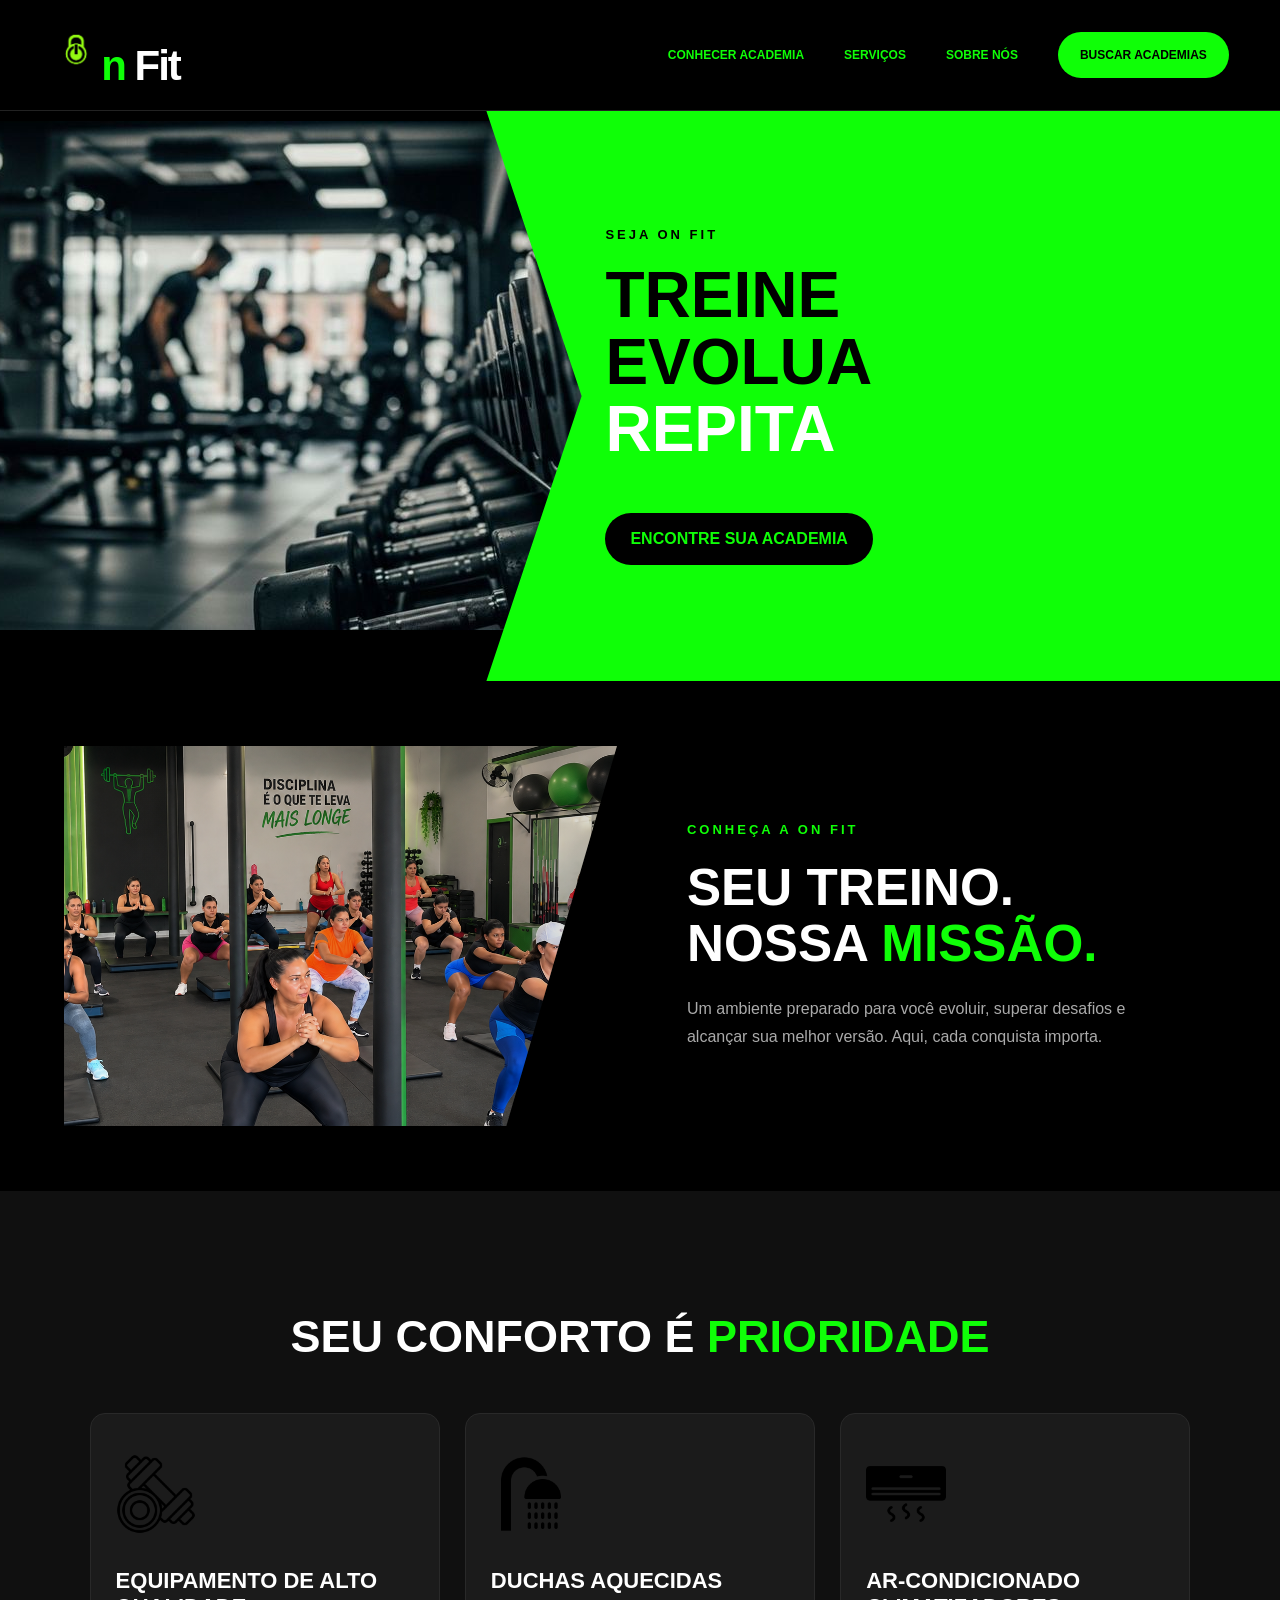
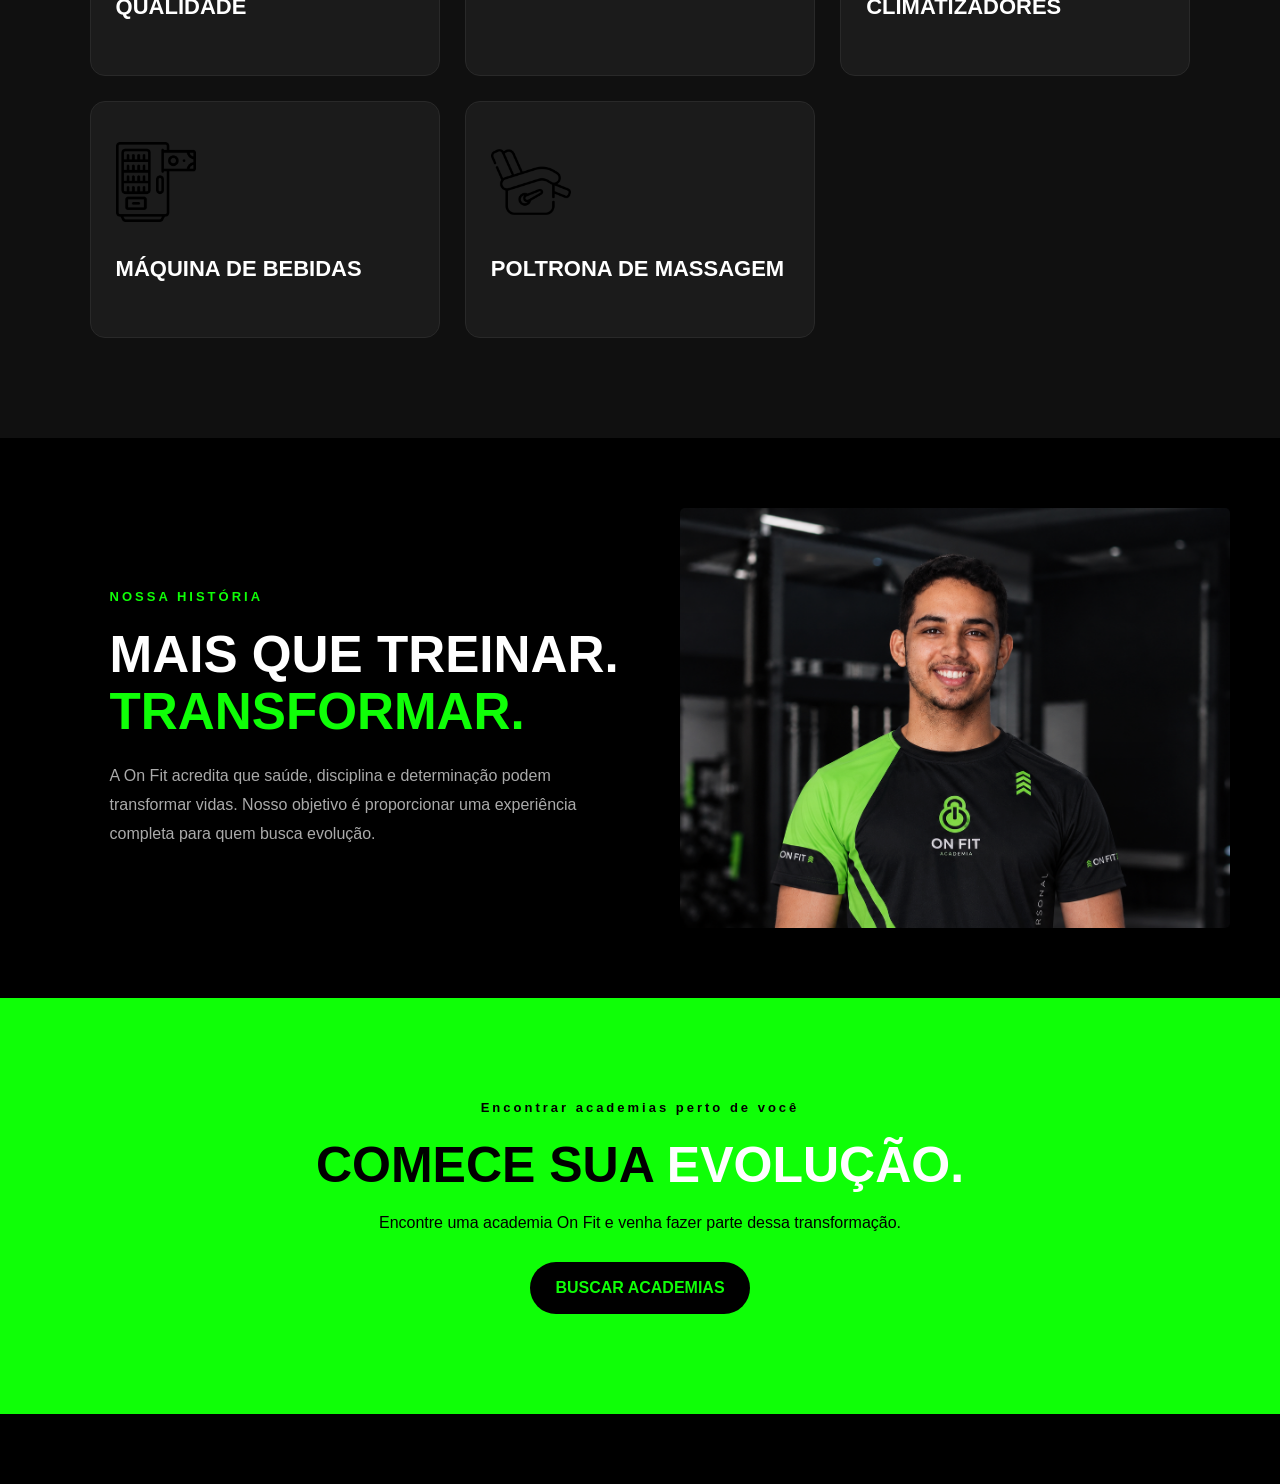
==== index.html @ b3334961 "ON fit atualizado" ====
<!DOCTYPE html>
<html lang="pt-BR">
<head>
    <meta charset="UTF-8">
    <meta name="viewport" content="width=device-width, initial-scale=1.0">
    <title>On Fit | Sua melhor versão</title>
    <link rel="stylesheet" href="style.css">
</head>
<body>

    <!-- MENU PRINCIPAL -->
    <header class="header">
        <a href="#inicio" class="logo"><img id="ON" src="./imagens/icone.png" alt="">n <span>Fit</span></a>

        <nav class="menu" id="menu">
            <a href="#academia">CONHECER ACADEMIA</a>
            <a href="#servicos">SERVIÇOS</a>
            <a href="#sobre">SOBRE NÓS</a>
            <a href="#academias" class="botao-menu">BUSCAR ACADEMIAS</a>
        </nav>

        <button class="menu-mobile" id="menu-mobile">
            ☰
        </button>
    </header>

    <!-- INÍCIO -->
    <main>
        <section class="hero" id="inicio">

            <div class="hero-logo">
                <div class="simbolo"><img src="./imagens/1.jpg" alt=""></div>
                <h1></h1>
                <p></p>
            </div>

            <div class="hero-conteudo">
                <span>SEJA ON FIT</span>
                <h2>TREINE<br>EVOLUA<br><strong>REPITA</strong></h2>
                <p>
            
        
                </p>
                <a href="#academias" class="botao">ENCONTRE SUA ACADEMIA</a>
            </div>

        </section>

        <!-- ACADEMIA -->
        <section class="academia" id="academia">
            <div class="imagem-academia"></div>

            <div class="texto-academia">
                <span>CONHEÇA A ON FIT</span>
                <h2>SEU TREINO.<br>NOSSA <strong>MISSÃO.</strong></h2>
                <p>
                    Um ambiente preparado para você evoluir,
                    superar desafios e alcançar sua melhor versão.
                    Aqui, cada conquista importa.
                </p>
            </div>
        </section>

        <!-- SERVIÇOS -->
        <section class="servicos" id="servicos">
            <span></span>
            <h2>SEU CONFORTO É <strong>PRIORIDADE</strong></h2>

            <div class="cards">
                <article class="card">
                    <div class="card-icon"><img src="./imagens/halteres.png" alt="" class="icone"></div>
                    
                    <h3>EQUIPAMENTO DE ALTO QUALIDADE</h3>
                    <p></p>
                </article>

                <article class="card">
                    <div class="card-icon"><img src="./imagens/chuveiro.png" alt="" class="icone"></div>
                    <h3>DUCHAS  AQUECIDAS</h3>
                    <p></p>
                </article>

                <article class="card">
                    <div class="card-icon"><img src="./imagens/ar-condicionado.png" alt="" class="icone"></div>
                    <h3>AR-CONDICIONADO CLIMATIZADORES</h3>
                    <p></p>
                </article>
                <article class="card">
                    <div class="card-icon"><img src="./imagens/maquina-de-vendas.png" alt="" class="icone"></div>
                    <h3>MÁQUINA DE BEBIDAS</h3>
                    <p></p>
                </article>
                <article class="card">
                    <div class="card-icon"><img src="./imagens/poltrona.png" alt="" class="icone"></div>
                    <h3>POLTRONA DE MASSAGEM</h3>
                    <p></p>
                </article>

            </div>
        </section>

        <!-- SOBRE NÓS -->
        <section class="sobre" id="sobre">
            <div class="sobre-texto">
                <span>NOSSA HISTÓRIA</span>
                <h2>MAIS QUE TREINAR.<br><strong>TRANSFORMAR.</strong></h2>
                <p>
                    A On Fit acredita que saúde, disciplina e
                    determinação podem transformar vidas.
                    Nosso objetivo é proporcionar uma experiência
                    completa para quem busca evolução.
                </p>
            </div>

            <div class="imagem-professor"></div>
        </section>

        <!-- ACADEMIAS -->
        <section class="academias" id="academias">
            <span>Encontrar academias perto de você</span>
            <h2>COMECE SUA <strong>EVOLUÇÃO.</strong></h2>
            <p>Encontre uma academia On Fit e venha fazer parte dessa transformação.</p>
            <a href="https://www.google.com/maps" target="_blank" class="botao">
                BUSCAR ACADEMIAS
            </a>
        </section>

    </main>

    <footer>
    <script src="script.js"></script>
</body>
</html>
---- style.css ----
* {
    margin: 0;
    padding: 0;
    box-sizing: border-box;
    scroll-behavior: smooth;
}

:root {
    --verde: #0fff07;
    --preto: #000000;
    --branco: #ffffff;
    --cinza: #6268623f;
}

body {
    background: var(--preto);
    color: var(--branco);
    font-family: Arial, Helvetica, sans-serif;
    overflow-x: hidden;
}

a {
    text-decoration: none;
    color: inherit;
}

/* MENU */
.header {
    width: 100%;
    min-height: 105px;
    padding: 20px 4%;
    display: flex;
    align-items: center;
    justify-content: space-between;
    background: #000;
    border-bottom: 1px solid #222;
    position: relative;
    z-index: 100;
}

.logo {
    width: 180px;
    color: var(--verde);
    font-size: 42px;
    font-weight: 900;
    letter-spacing: -2px;
}

.logo span {
    color: white;

}

#ON{
    height: 60px;
    width: 50px;
}

.menu {
    display: flex;
    align-items: center;
    gap: 40px;
}

.menu a {
    font-size: 12px;
    font-weight: bold;
    color: var(--verde);
    transition: 0.3s;
}

.menu a:hover {
    color: white;
}

.menu .botao-menu {
    background: var(--verde);
    color: black;
    padding: 16px 22px;
    border-radius: 30px;
}

.menu .botao-menu:hover {
    background: white;
    transform: scale(1.05);
}

.menu-mobile {
    display: none;
    color: var(--verde);
    background: transparent;
    border: none;
    font-size: 30px;
    cursor: pointer;
}

/* PRIMEIRA SEÇÃO */
.hero {
    min-height: 570px;
    display: grid;
    grid-template-columns: 38% 62%;
    overflow: hidden;
}

.hero-logo {
    background: #000;
    display: flex;
    flex-direction: column;
    justify-content: center;
    align-items: center;
    padding: 40px;
}

.simbolo {
    color: var(--verde);
    font-size: 190px;
    font-weight: bold;
    border: 12px solid var(--verde);
    border-radius: 50%;
    width: 230px;
    height: 230px;
    display: flex;
    align-items: center;
    justify-content: center;
    margin-bottom: 30px;
}

.hero-logo h1 {
    color: var(--verde);
    font-size: 22px;
    text-align: center;
}

.hero-logo p {
    color: #aaa;
    margin-top: 12px;
    text-align: center;
}

.hero-conteudo {
    background: var(--verde);
    color: black;
    padding: 90px 9%;
    display: flex;
    flex-direction: column;
    justify-content: center;
    clip-path: polygon(0 0, 100% 0, 100% 100%, 0 100%, 12% 50%);
    padding-left: 15%;
}

.hero-conteudo span,
.academia span,
.servicos > span,
.sobre span,
.academias span {
    font-size: 13px;
    font-weight: bold;
    letter-spacing: 3px;
}

.hero-conteudo h2 {
    font-size: clamp(36px, 5vw, 65px);
    line-height: 1.05;
    margin: 20px 0;
}

.hero-conteudo h2 strong {
    color: white;
}

.hero-conteudo p {
    max-width: 420px;
    line-height: 1.7;
    margin-bottom: 30px;
}

.botao {
    display: inline-block;
    width: fit-content;
    padding: 17px 25px;
    background: black;
    color: var(--verde);
    font-weight: bold;
    border-radius: 30px;
    transition: 0.3s;
}

.botao:hover {
    background: white;
    color: black;
    transform: translateY(-4px);
}

/* CONHEÇA A ACADEMIA */
.academia {
    min-height: 470px;
    display: grid;
    grid-template-columns: 48% 52%;
    align-items: center;
    gap: 40px;
    padding: 65px 5%;
}

.imagem-academia {
    min-height: 380px;
    background:
        linear-gradient(90deg, transparent, rgba(0,0,0,.15)),
        url("./imagens/file_00000000d720820e8bd54fc62a908f3d.png")
        center/cover;
    clip-path: polygon(0 0, 100% 0, 80% 100%, 0 100%);
}

.texto-academia {
    padding: 30px;
}

.texto-academia span,
.sobre span {
    color: var(--verde);
}

.texto-academia h2,
.sobre h2 {
    font-size: clamp(32px, 4vw, 52px);
    margin: 22px 0;
    line-height: 1.1;
}

.texto-academia h2 strong,
.sobre h2 strong {
    color: var(--verde);
}

.texto-academia p,
.sobre p {
    color: #aaa;
    line-height: 1.8;
    max-width: 480px;
}

/* SERVIÇOS */
.servicos {
    padding: 100px 7%;
    text-align: center;
    background: #101010;
}

.servicos > span {
    color: var(--verde);
}

.servicos h2 {
    font-size: clamp(30px, 4vw, 45px);
    margin: 20px 0 50px;
}

.servicos h2 strong {
    color: var(--verde);
}

.cards {
    display: grid;
    grid-template-columns: repeat(3, 1fr);
    gap: 25px;
}

.card {
    padding: 40px 25px;
    background: #1b1b1b;
    border: 1px solid #292929;
    border-radius: 15px;
    text-align: left;
    transition: 0.3s;
}

.card:hover {
    border-color: var(--verde);
    transform: translateY(-10px);
}

.card-icon {
    font-size: 40px;
    font-weight: bold;
    color: var(--verde);
    margin-bottom: 25px;
}

.card h3 {
    margin-bottom: 15px;
    font-size: 22px;
}

.card p {
    color: #aaa;
    line-height: 1.7;
}

/* SOBRE NÓS */
.sobre {
    min-height: 500px;
    display: grid;
    grid-template-columns: 50% 50%;
    align-items: center;
    padding: 70px 7%;
    gap: 40px;
}

.sobre-texto {
    padding: 20px;
}

.imagem-professor {
    min-height: 420px;
    background:
        linear-gradient(0deg, rgba(0,0,0,.1), transparent),
        url("./imagens/file_000000006d48820eaef54ab796b55ec4.png")
        center/cover;
    border-radius: 5px;
}

/* BUSCA DE ACADEMIAS */
.academias {
    text-align: center;
    background: var(--verde);
    color: black;
    padding: 100px 20px;
}

.academias h2 {
    font-size: clamp(30px, 5vw, 50px);
    margin: 20px 0;
}

.academias h2 strong {
    color: white;
}

.academias p {
    margin-bottom: 30px;
}

.academias .botao {
    background: black;
    color: var(--verde);
}

/* RODAPÉ */
footer {
    padding: 35px 5%;
    background: #000;
    display: flex;
    align-items: center;
    justify-content: space-between;
    gap: 20px;
}

footer p {
    color: #777;
    font-size: 13px;
}

/* ANIMAÇÕES */
.reveal {
    opacity: 0;
    transform: translateY(35px);
    transition: opacity .8s ease, transform .8s ease;
}

.reveal.ativo {
    opacity: 1;
    transform: translateY(0);
}

/* CELULARES E TABLETS */
@media (max-width: 850px) {

    .header {
        min-height: 80px;
    }

    .logo {
        font-size: 34px;
    }

    .menu-mobile {
        display: block;
    }

    .menu {
        display: none;
        position: absolute;
        top: 80px;
        left: 0;
        width: 100%;
        background: #080808;
        flex-direction: column;
        padding: 30px;
        gap: 28px;
        border-top: 1px solid #222;
    }

    .menu.aberto {
        display: flex;
    }

    .hero {
        grid-template-columns: 1fr;
    }

    .hero-logo {
        min-height: 300px;
    }

    .simbolo {
        width: 145px;
        height: 145px;
        font-size: 110px;
        border-width: 8px;
    }

    .hero-conteudo {
        min-height: 400px;
        clip-path: none;
        padding: 60px 8%;
    }

    .academia,
    .sobre {
        grid-template-columns: 1fr;
    }

    .imagem-academia,
    .imagem-professor {
        min-height: 300px;
    }

    .cards {
        grid-template-columns: 1fr;
    }

    footer {
        flex-direction: column;
        text-align: center;
    }
}

@media (max-width: 480px) {
    .hero-conteudo h2 {
        font-size: 38px;
    }

    .academia,
    .sobre {
        padding: 40px 5%;
    }

    .servicos {
        padding: 65px 5%;
    }

    .texto-academia,
    .sobre-texto {
        padding: 10px;
    }

}
    .icone{
        width: 80px; 
        ;
    }
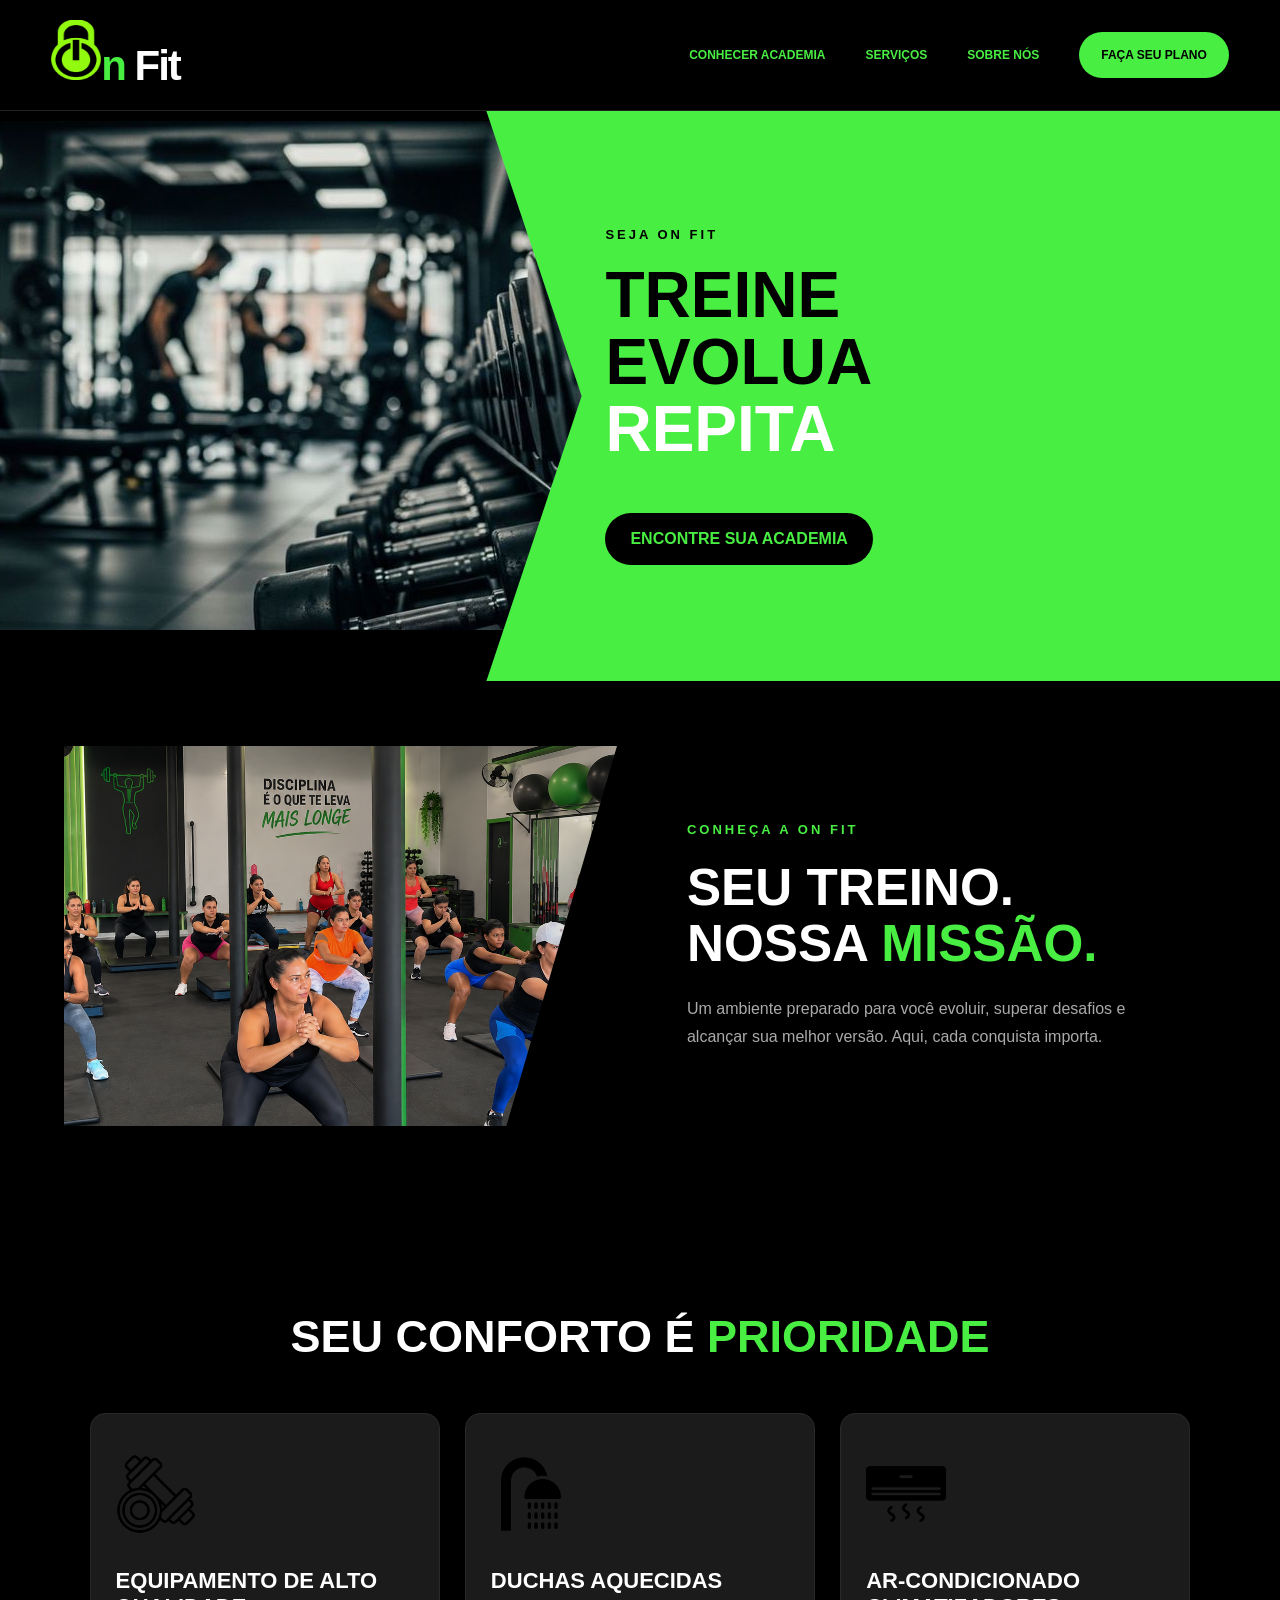
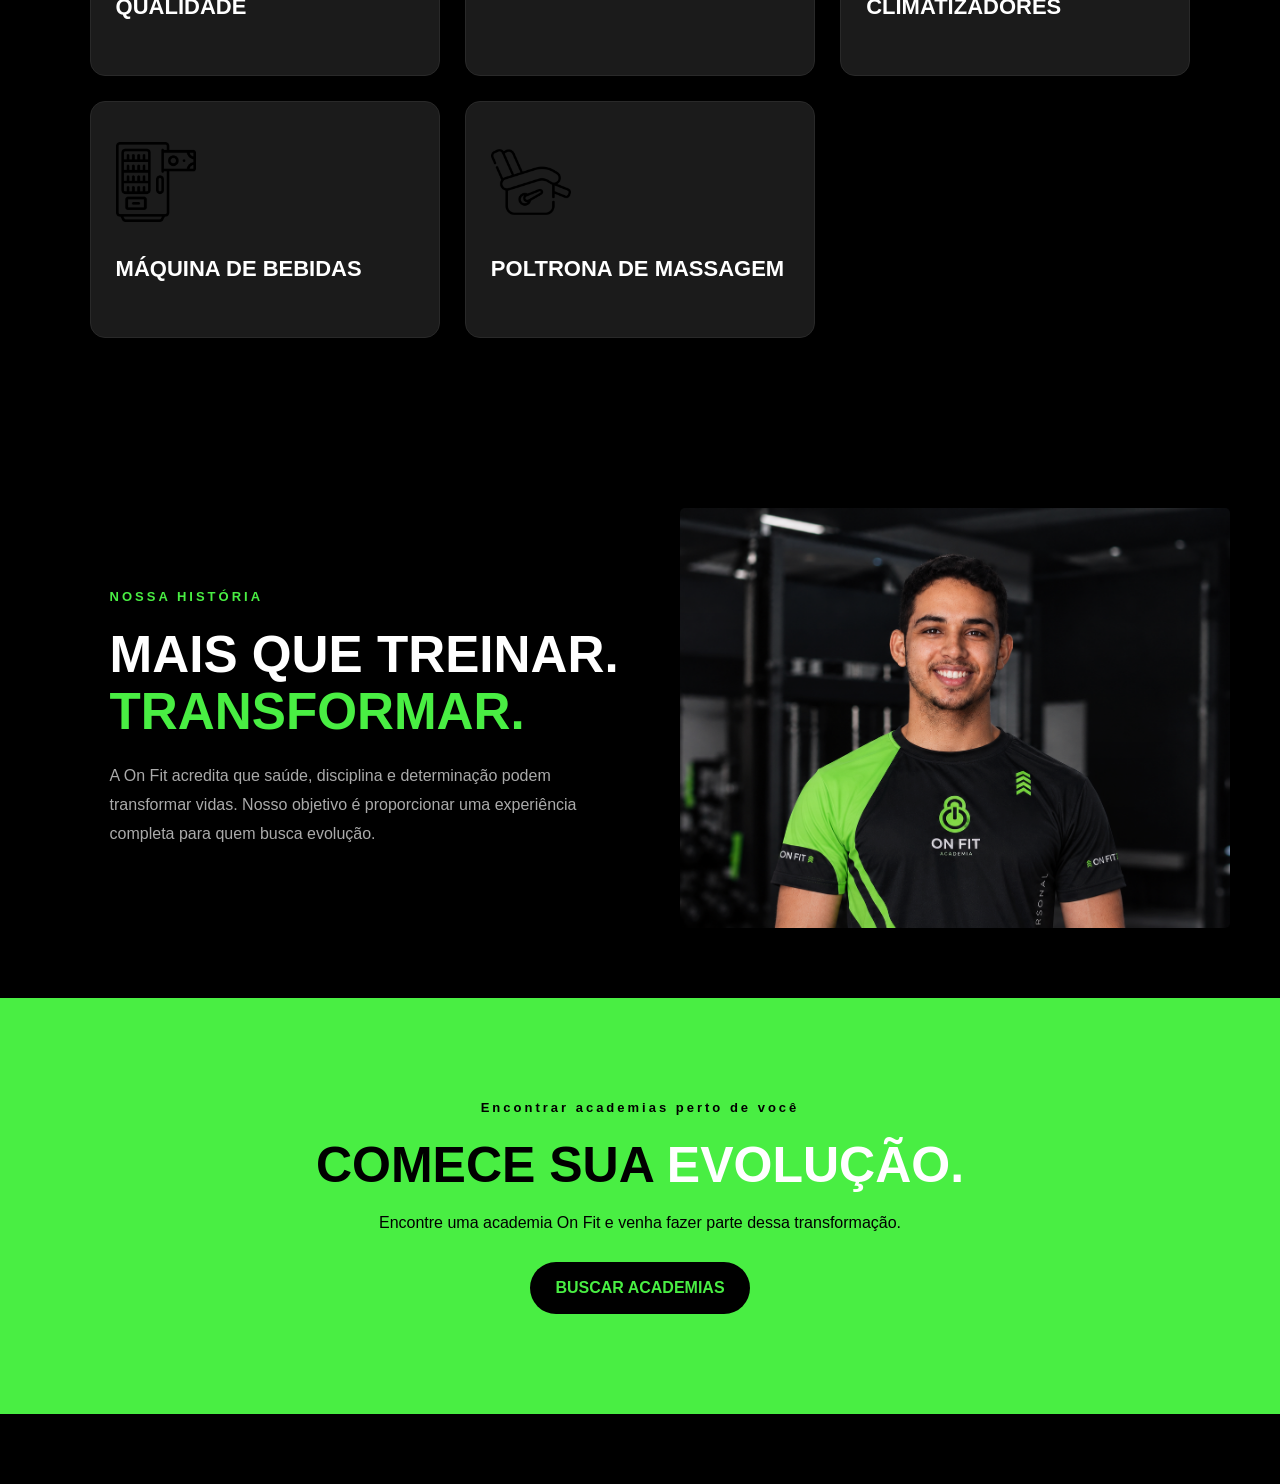
==== commit da05904c: "att" ====
--- a/index.html
+++ b/index.html
@@ -10,13 +10,13 @@
 
     <!-- MENU PRINCIPAL -->
     <header class="header">
-        <a href="#inicio" class="logo"><img id="ON" src="./imagens/icone.png" alt="">n <span>Fit</span></a>
+        <a href="#inicio" class="logo"><img id="ON" src="imagens/file_00000000643c820e981d919842b5d2b9 (1).png" alt="">n <span>Fit</span></a>
 
         <nav class="menu" id="menu">
             <a href="#academia">CONHECER ACADEMIA</a>
             <a href="#servicos">SERVIÇOS</a>
             <a href="#sobre">SOBRE NÓS</a>
-            <a href="#academias" class="botao-menu">BUSCAR ACADEMIAS</a>
+            <a href="#academias" class="botao-menu">FAÇA SEU PLANO</a>
         </nav>
 
         <button class="menu-mobile" id="menu-mobile">
--- a/style.css
+++ b/style.css
@@ -6,10 +6,10 @@
 }
 
 :root {
-    --verde: #0fff07;
+    --verde: #49ee43;
     --preto: #000000;
     --branco: #ffffff;
-    --cinza: #6268623f;
+    --cinza: #0000003f;
 }
 
 body {
@@ -204,7 +204,7 @@
 .imagem-academia {
     min-height: 380px;
     background:
-        linear-gradient(90deg, transparent, rgba(0,0,0,.15)),
+        linear-gradient(90deg, transparent, rgba(0, 0, 0, 0.15)),
         url("./imagens/file_00000000d720820e8bd54fc62a908f3d.png")
         center/cover;
     clip-path: polygon(0 0, 100% 0, 80% 100%, 0 100%);
@@ -242,7 +242,7 @@
 .servicos {
     padding: 100px 7%;
     text-align: center;
-    background: #101010;
+    background: #000000;
 }
 
 .servicos > span {
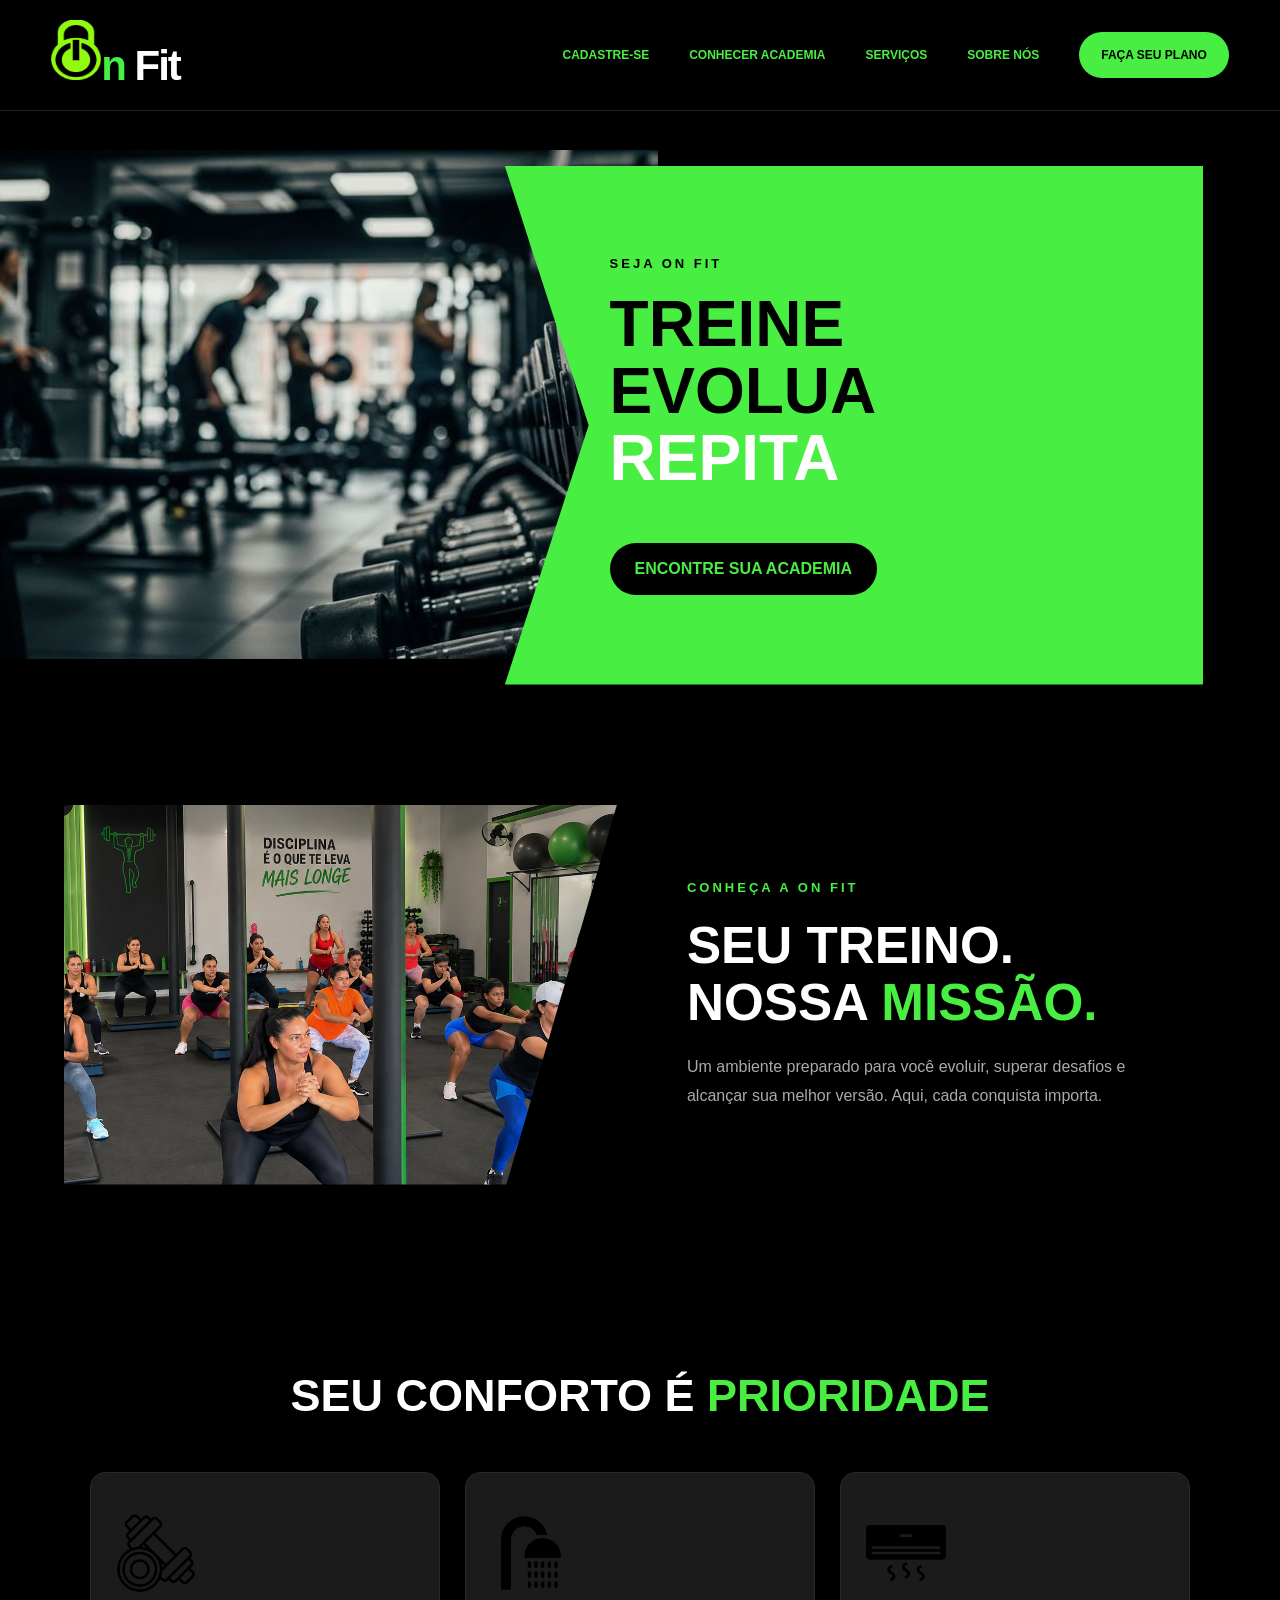
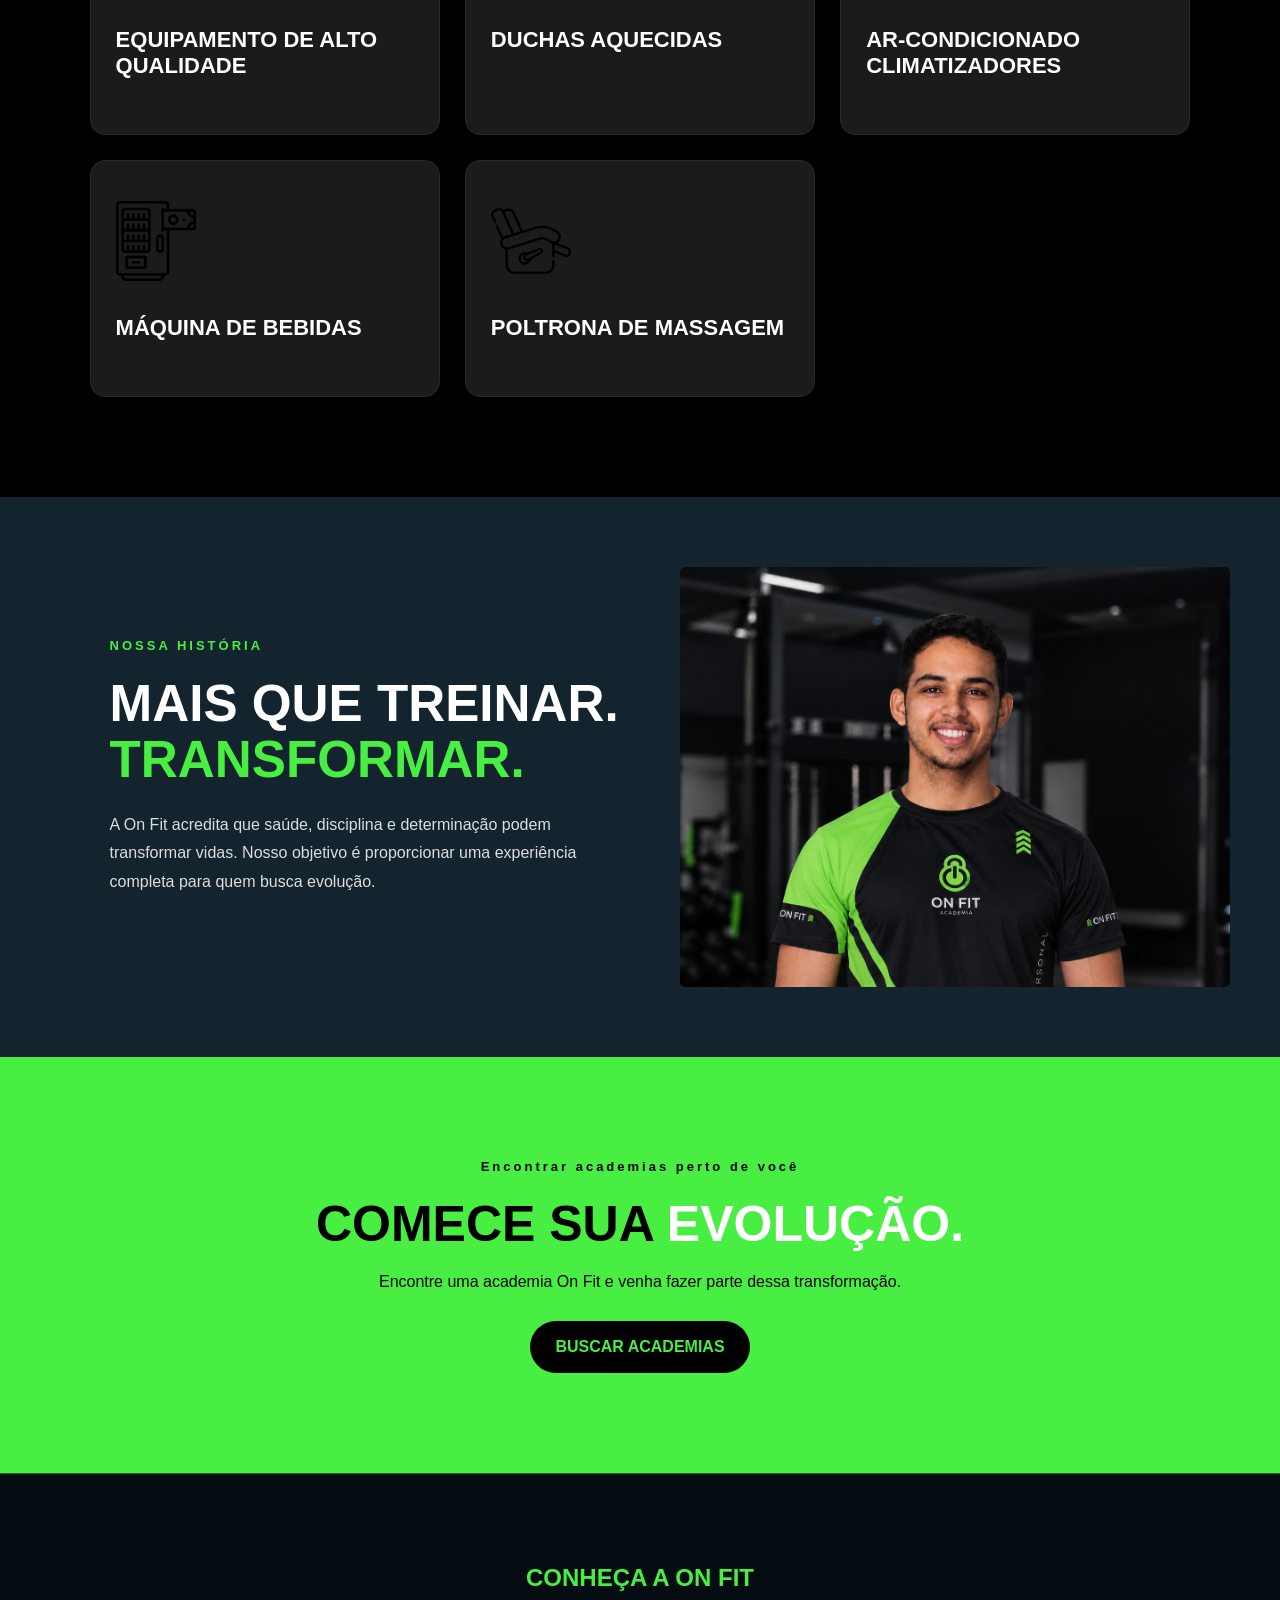
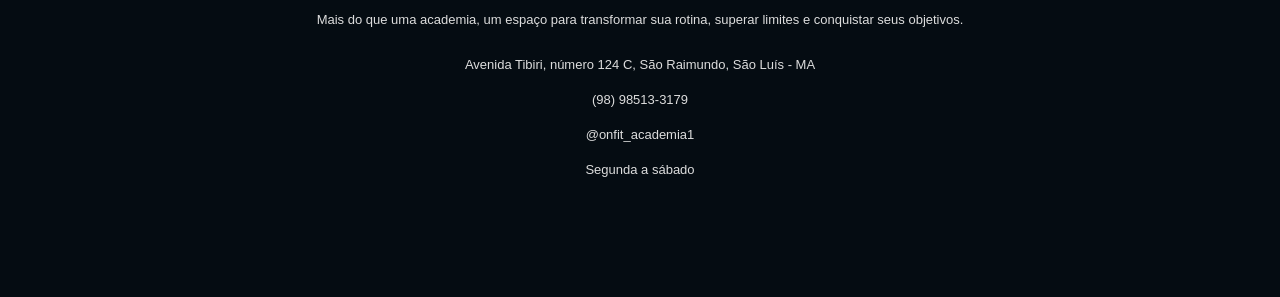
==== commit aaef6def: "alteração dos planos" ====
--- a/index.html
+++ b/index.html
@@ -13,6 +13,7 @@
         <a href="#inicio" class="logo"><img id="ON" src="imagens/file_00000000643c820e981d919842b5d2b9 (1).png" alt="">n <span>Fit</span></a>
 
         <nav class="menu" id="menu">
+            <a href="#cadastro">CADASTRE-SE</a>
             <a href="#academia">CONHECER ACADEMIA</a>
             <a href="#servicos">SERVIÇOS</a>
             <a href="#sobre">SOBRE NÓS</a>
@@ -127,7 +128,20 @@
 
     </main>
 
-    <footer>
+    <footer class="rodape">
+        <section id="sobre-footer">
+            <h2>CONHEÇA A <span>ON FIT</span></h2>
+            <p>Mais do que uma academia, um espaço para transformar sua rotina, superar limites e conquistar seus objetivos.</p>
+        
+            <div class="contato-footer">
+                <p> Avenida Tibiri, número 124 C, São Raimundo, São Luís - MA</p>
+                <p> (98) 98513-3179</p>
+                <p> @onfit_academia1</p>
+                <p> Segunda a sábado</p>
+            </div>
+        
+    </footer>
+    
     <script src="script.js"></script>
 </body>
 </html>
--- a/style.css
+++ b/style.css
@@ -469,4 +469,91 @@
         ;
     }
 
-
+    #sobre {
+        background: #13242e;
+    }
+    
+    #sobre p {
+        color: #ddd;
+        margin: 20px 0;
+    }
+    
+    .contato {
+        margin: 30px 0;
+    }
+    
+    footer {
+        text-align: center;
+        padding: 35px;
+        background: #050c12;
+        border-top: 1px solid #63ef3760;
+    }
+    
+    footer h2 {
+        color: var(--verde);
+    }
+    
+    footer p {
+        color: #aaa;
+        margin-top: 10px;
+    }
+    section {
+        padding: 55px 6%;
+    }
+
+    .rodape{
+        display: flex;
+        width: 100%;
+        display: flex;
+        justify-content: center;
+    }
+    .contato-footer {
+        margin: 30px 0;
+        
+    }
+
+    #sobre-footer{
+
+    text-align: center;
+    }
+    
+    #sobre-footer p {
+        color: #ddd;
+        margin: 20px 0;
+    }
+
+    @media (max-width: 768px) {
+
+        #menuBtn {
+            display: block;
+        }
+    
+        nav {
+            display: none;
+            position: absolute;
+            top: 75px;
+            left: 0;
+            width: 100%;
+            background: #08141d;
+            flex-direction: column;
+            padding: 25px;
+        }
+    
+        nav.ativo {
+            display: flex;
+        }
+    
+        .banner h2 {
+            font-size: 40px;
+        }
+    
+        .container {
+            grid-template-columns: 1fr;
+        }
+    
+        section {
+            padding: 55px 6%;
+        }
+    }
+    
+
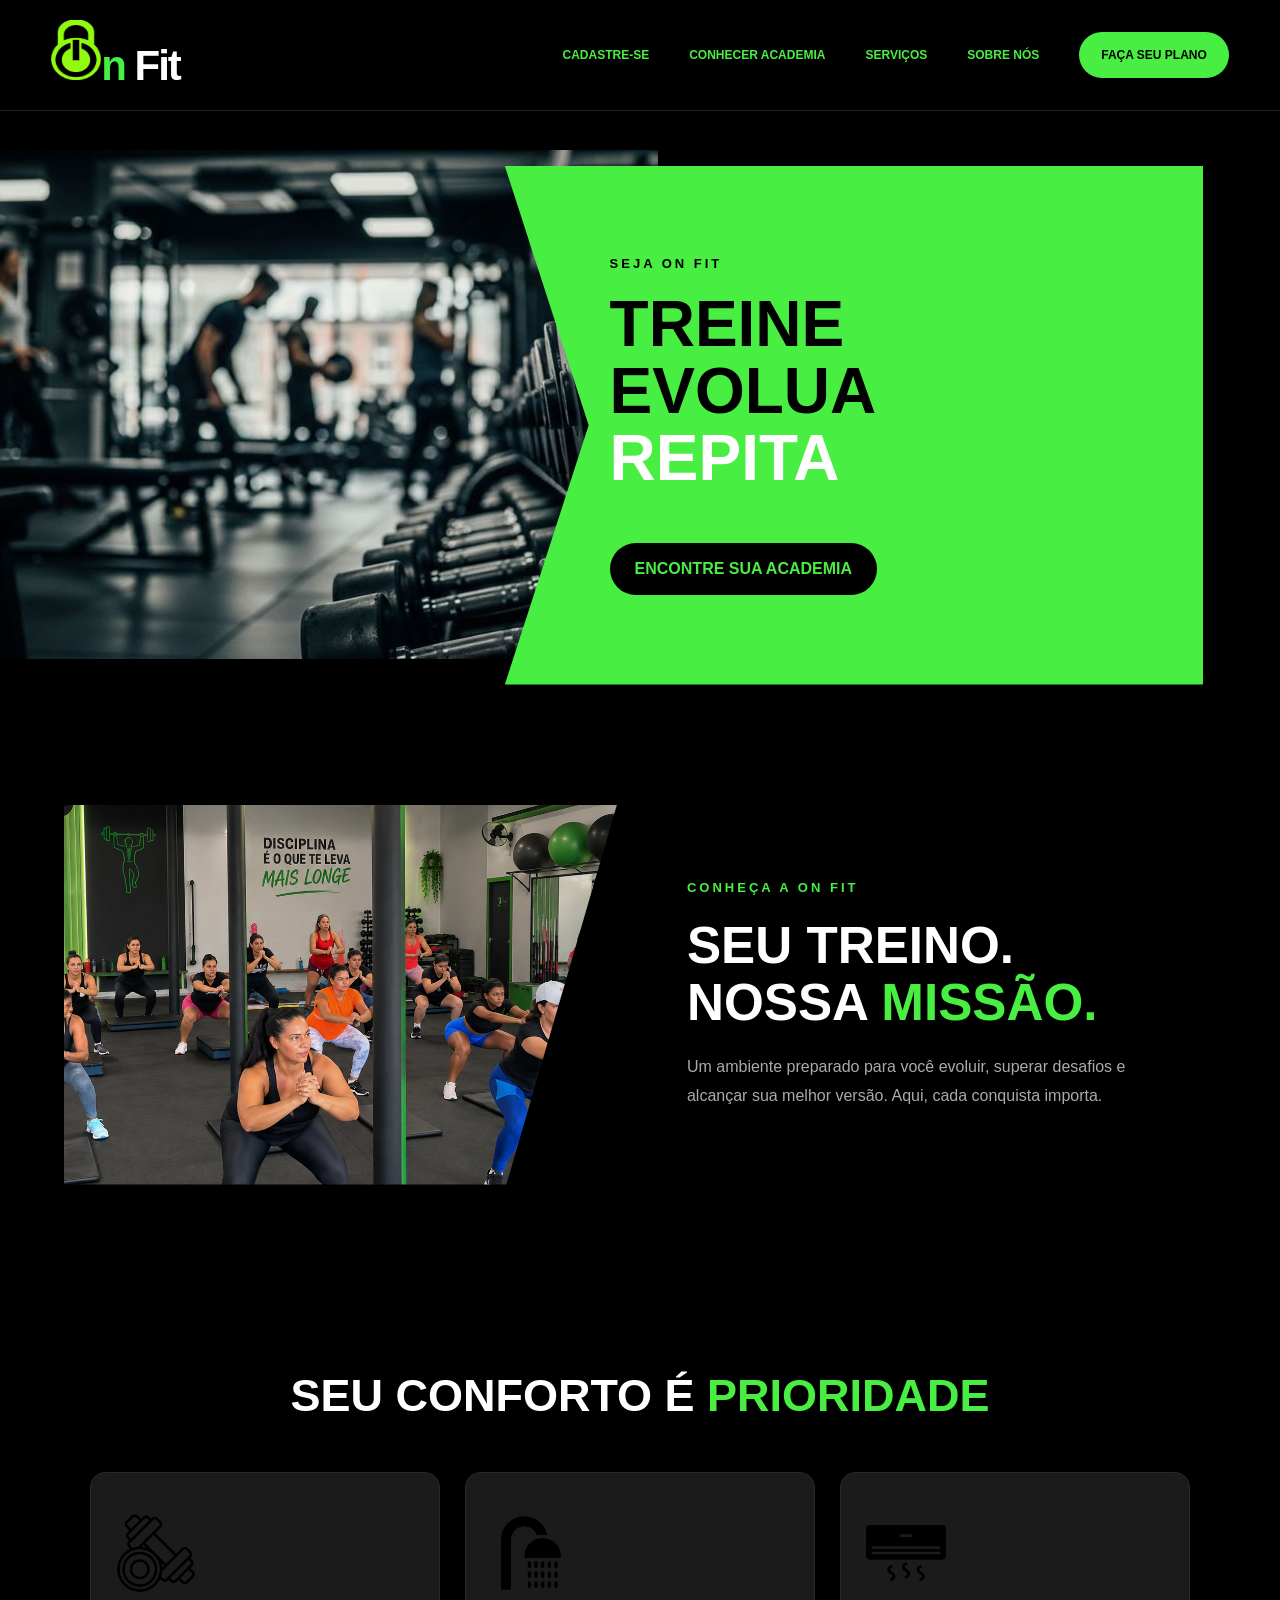
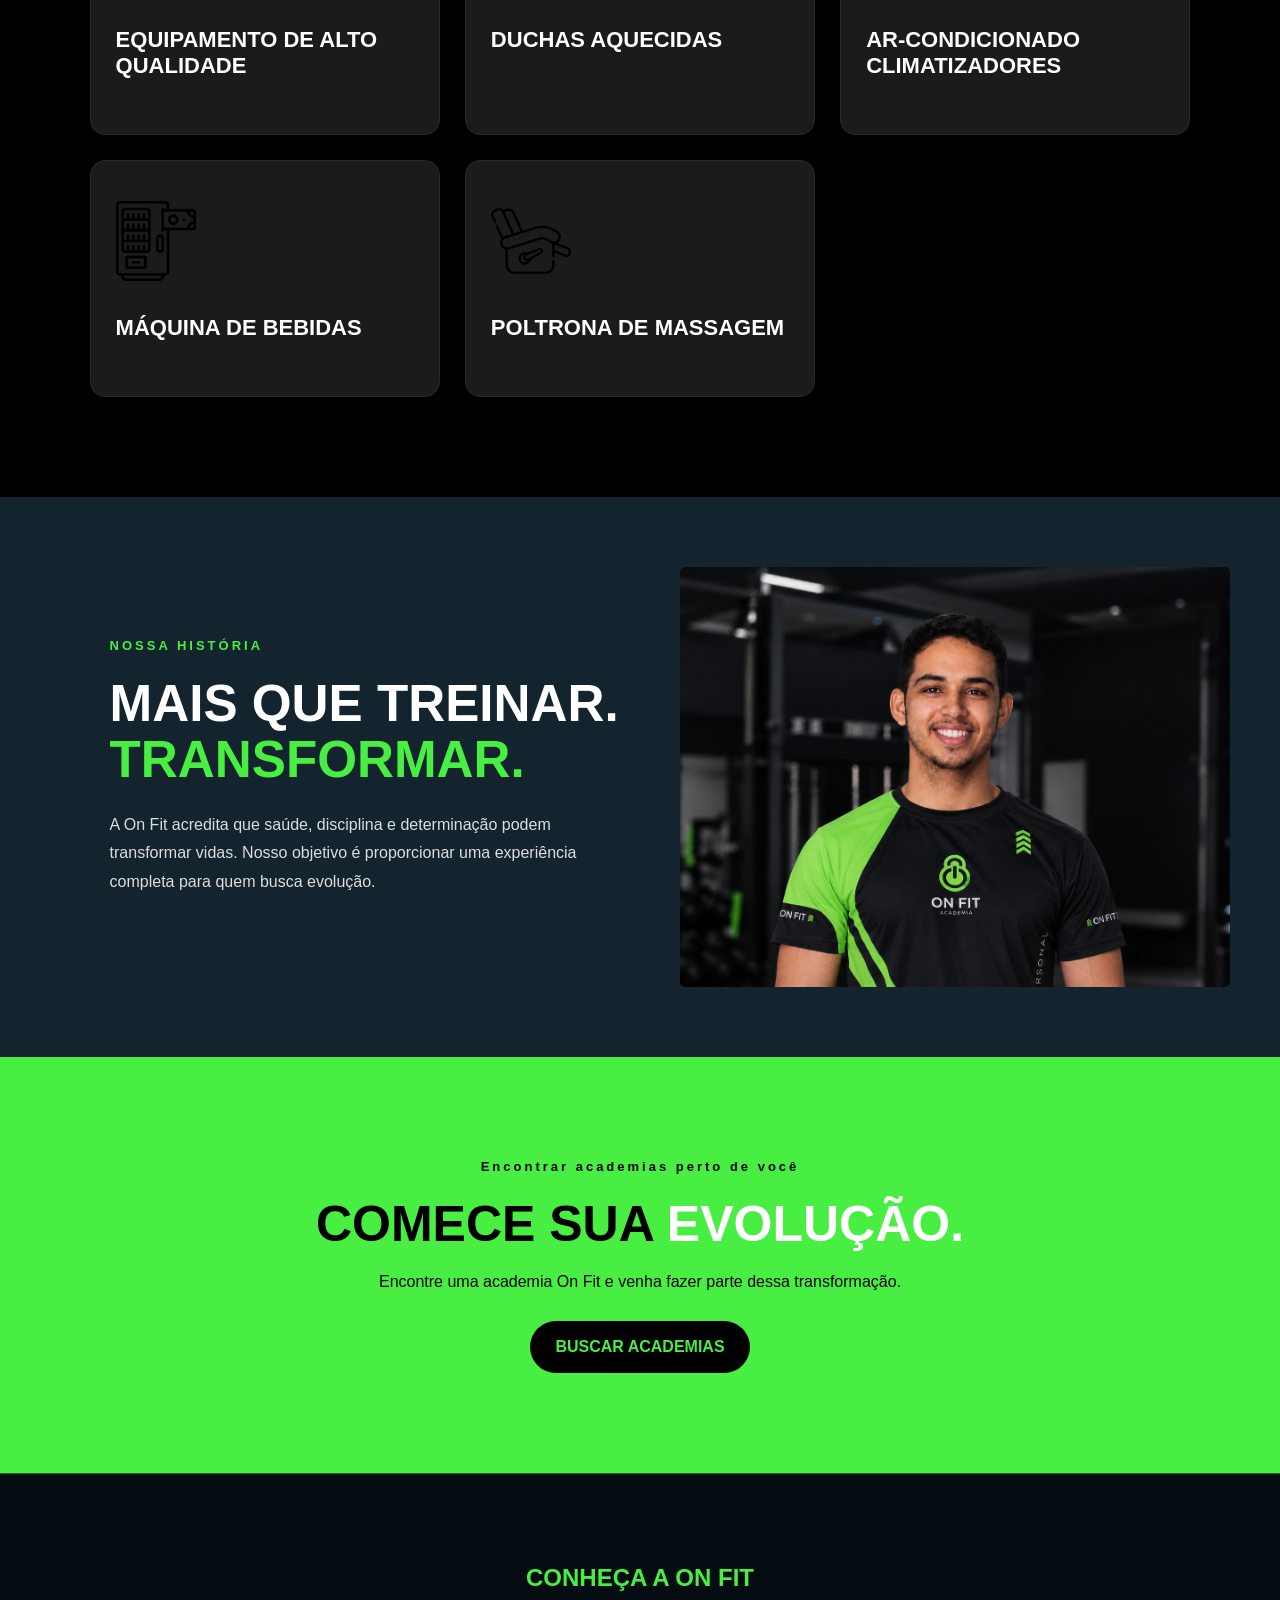
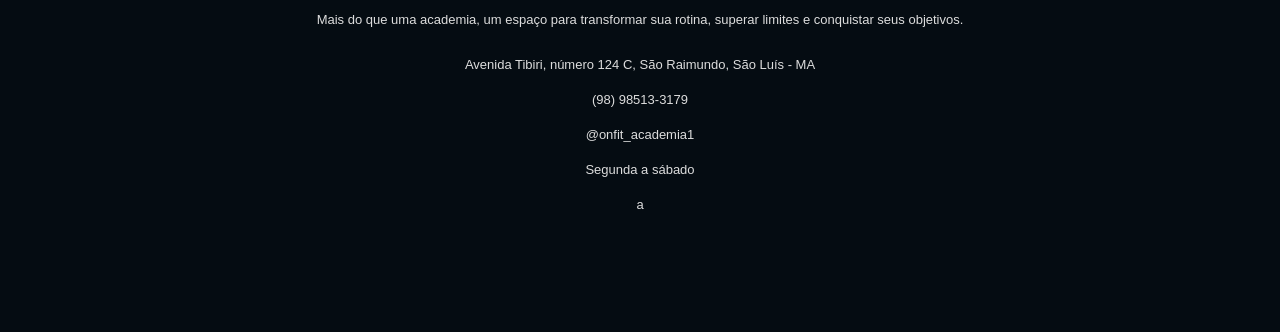
==== commit d01faa0d: "a" ====
--- a/index.html
+++ b/index.html
@@ -17,7 +17,7 @@
             <a href="#academia">CONHECER ACADEMIA</a>
             <a href="#servicos">SERVIÇOS</a>
             <a href="#sobre">SOBRE NÓS</a>
-            <a href="#academias" class="botao-menu">FAÇA SEU PLANO</a>
+            <a href="./planos.html" class="botao-menu">FAÇA SEU PLANO</a>
         </nav>
 
         <button class="menu-mobile" id="menu-mobile">
@@ -138,6 +138,7 @@
                 <p> (98) 98513-3179</p>
                 <p> @onfit_academia1</p>
                 <p> Segunda a sábado</p>
+                <p>a</p>
             </div>
         
     </footer>
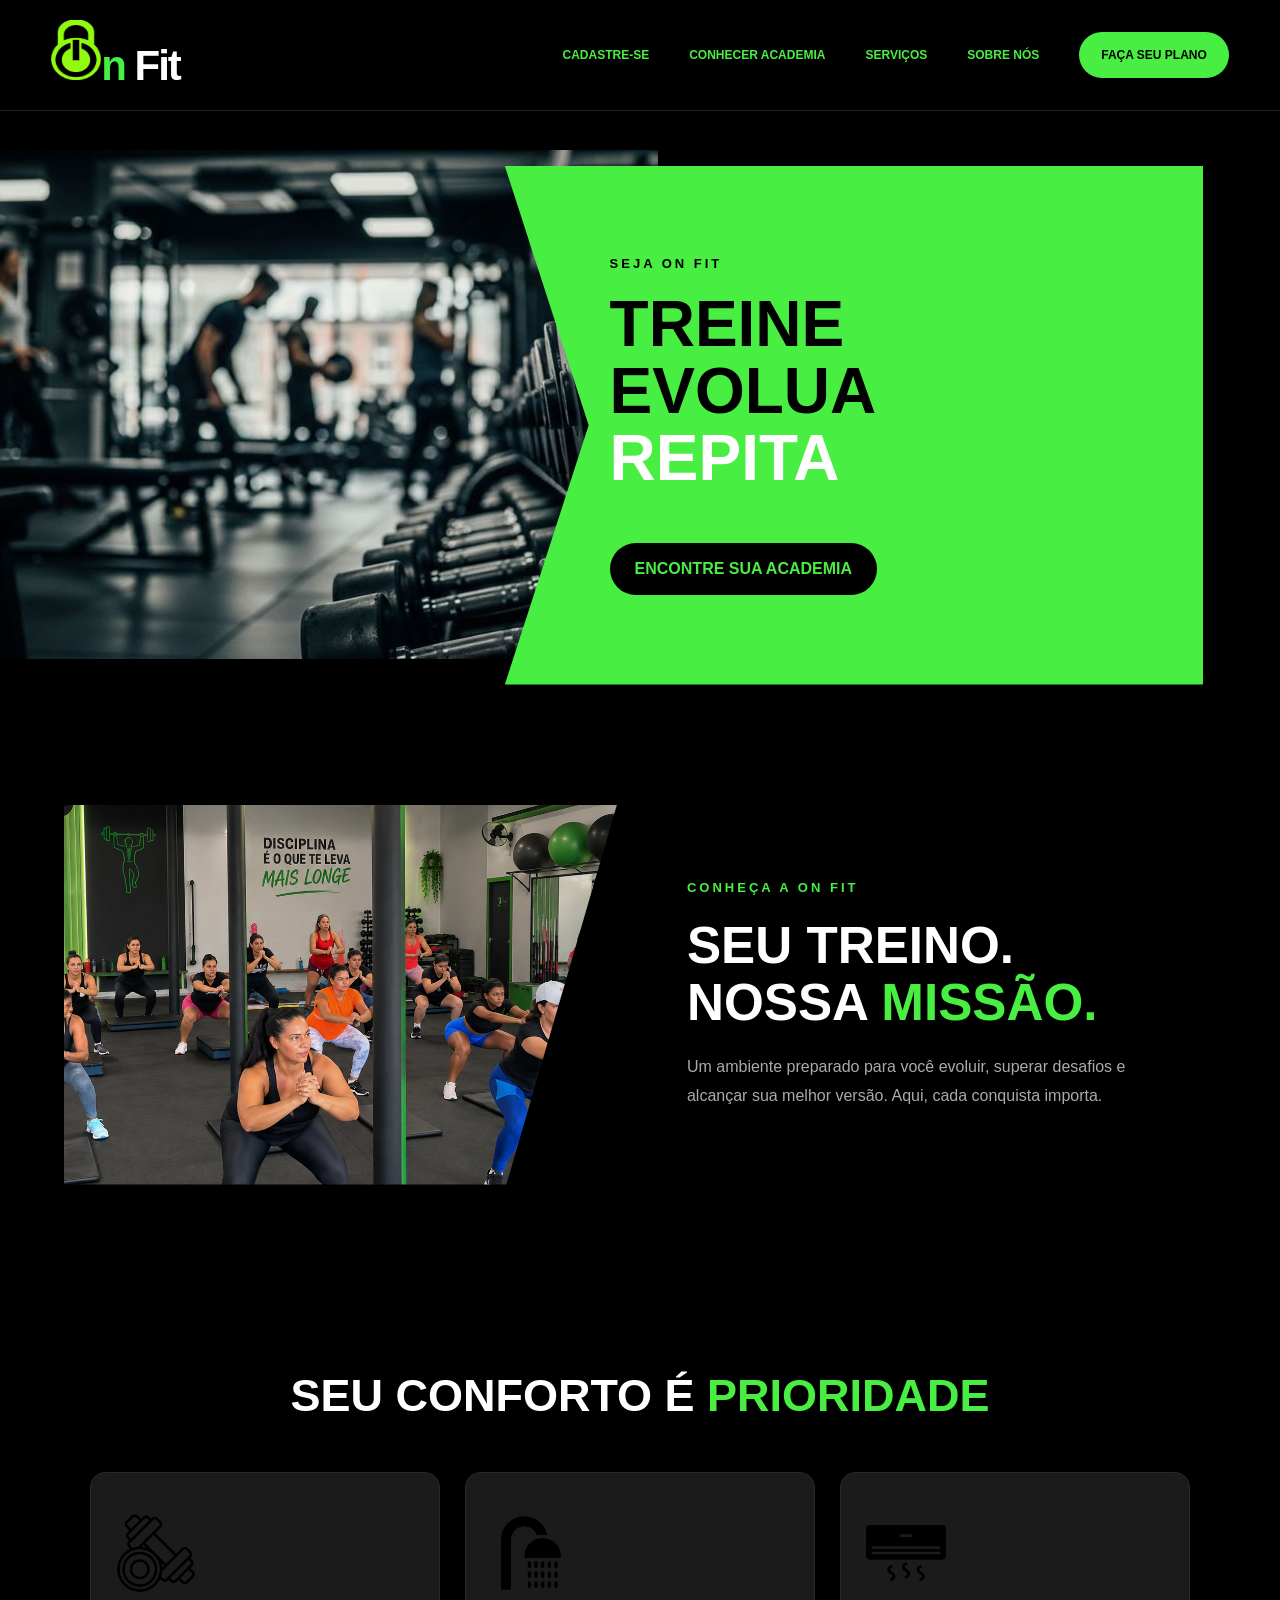
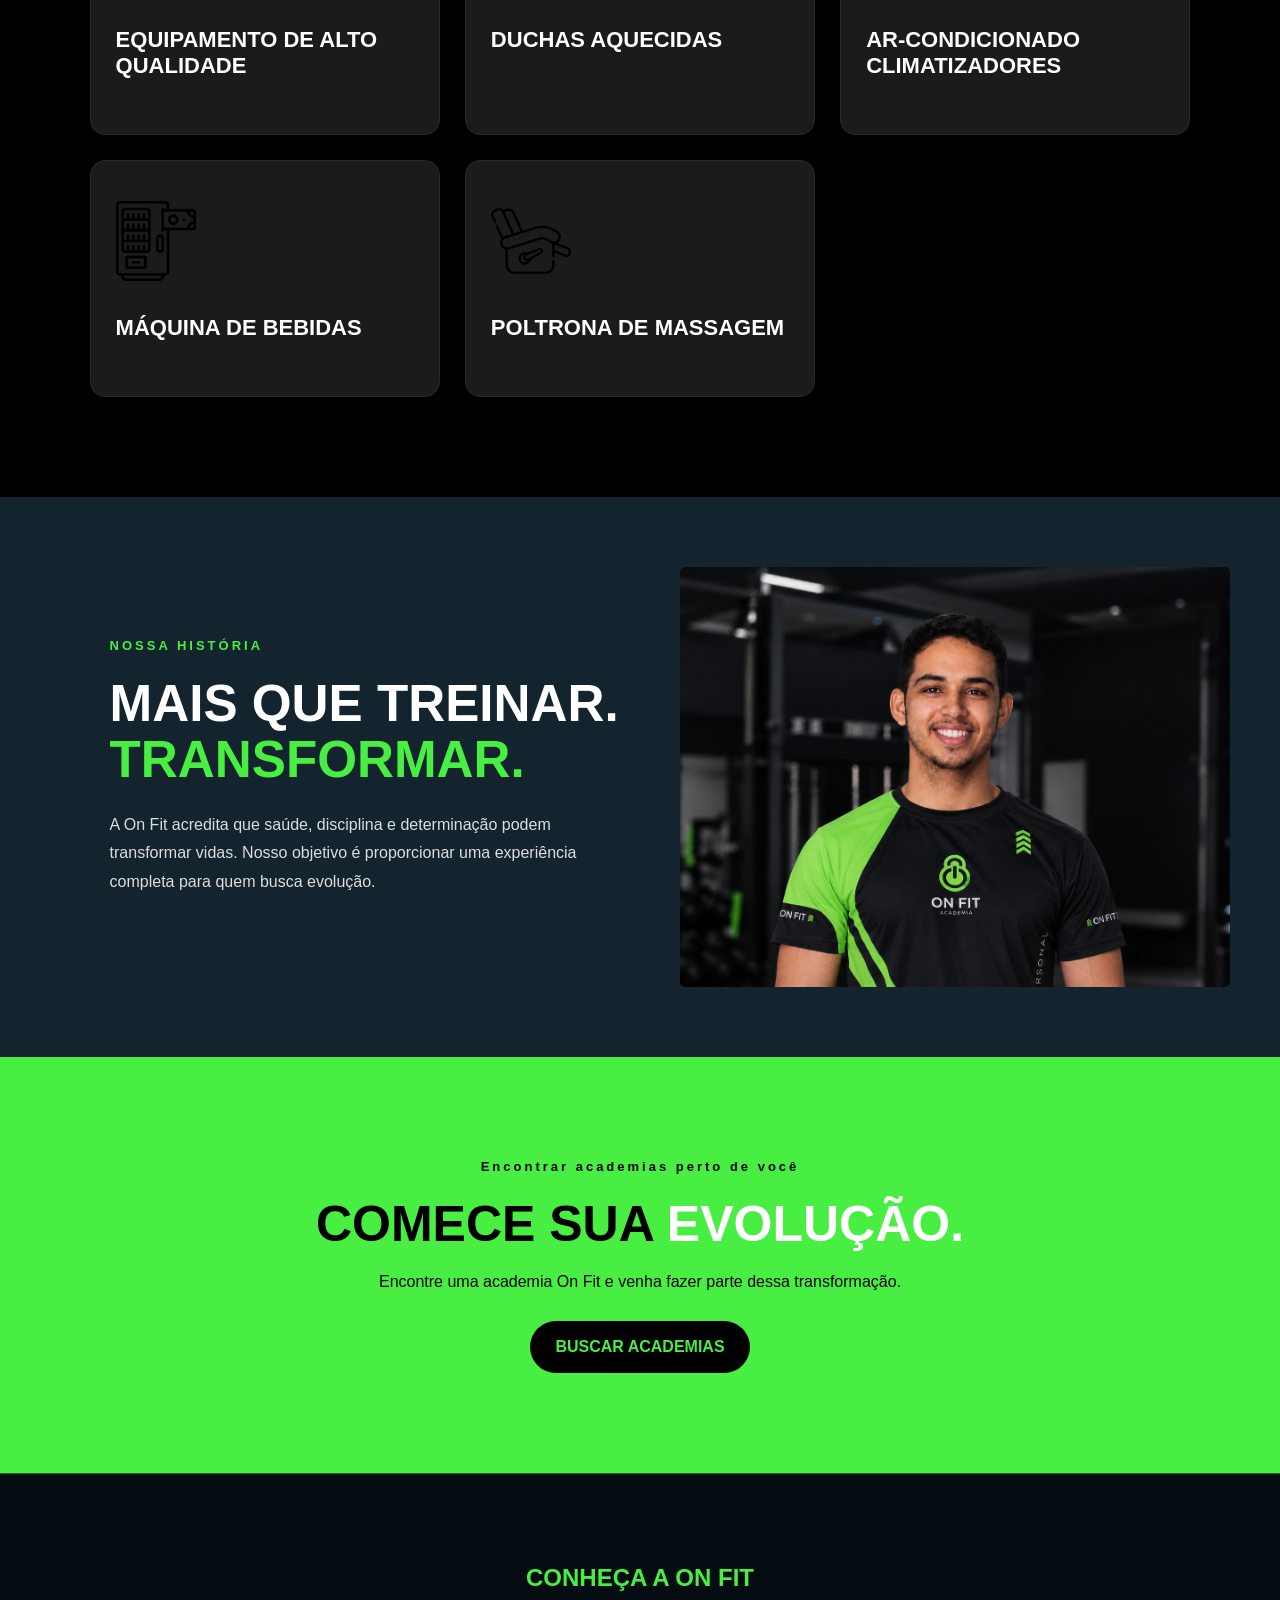
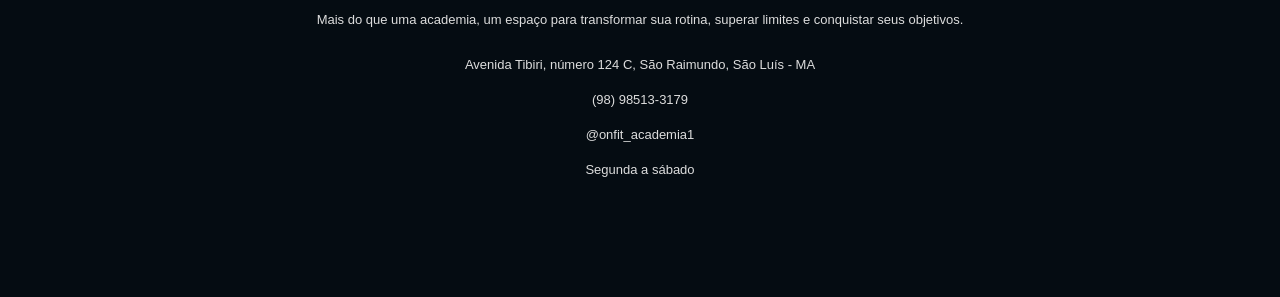
==== commit 266b691e: "planos alterados" ====
--- a/index.html
+++ b/index.html
@@ -138,7 +138,6 @@
                 <p> (98) 98513-3179</p>
                 <p> @onfit_academia1</p>
                 <p> Segunda a sábado</p>
-                <p>a</p>
             </div>
         
     </footer>
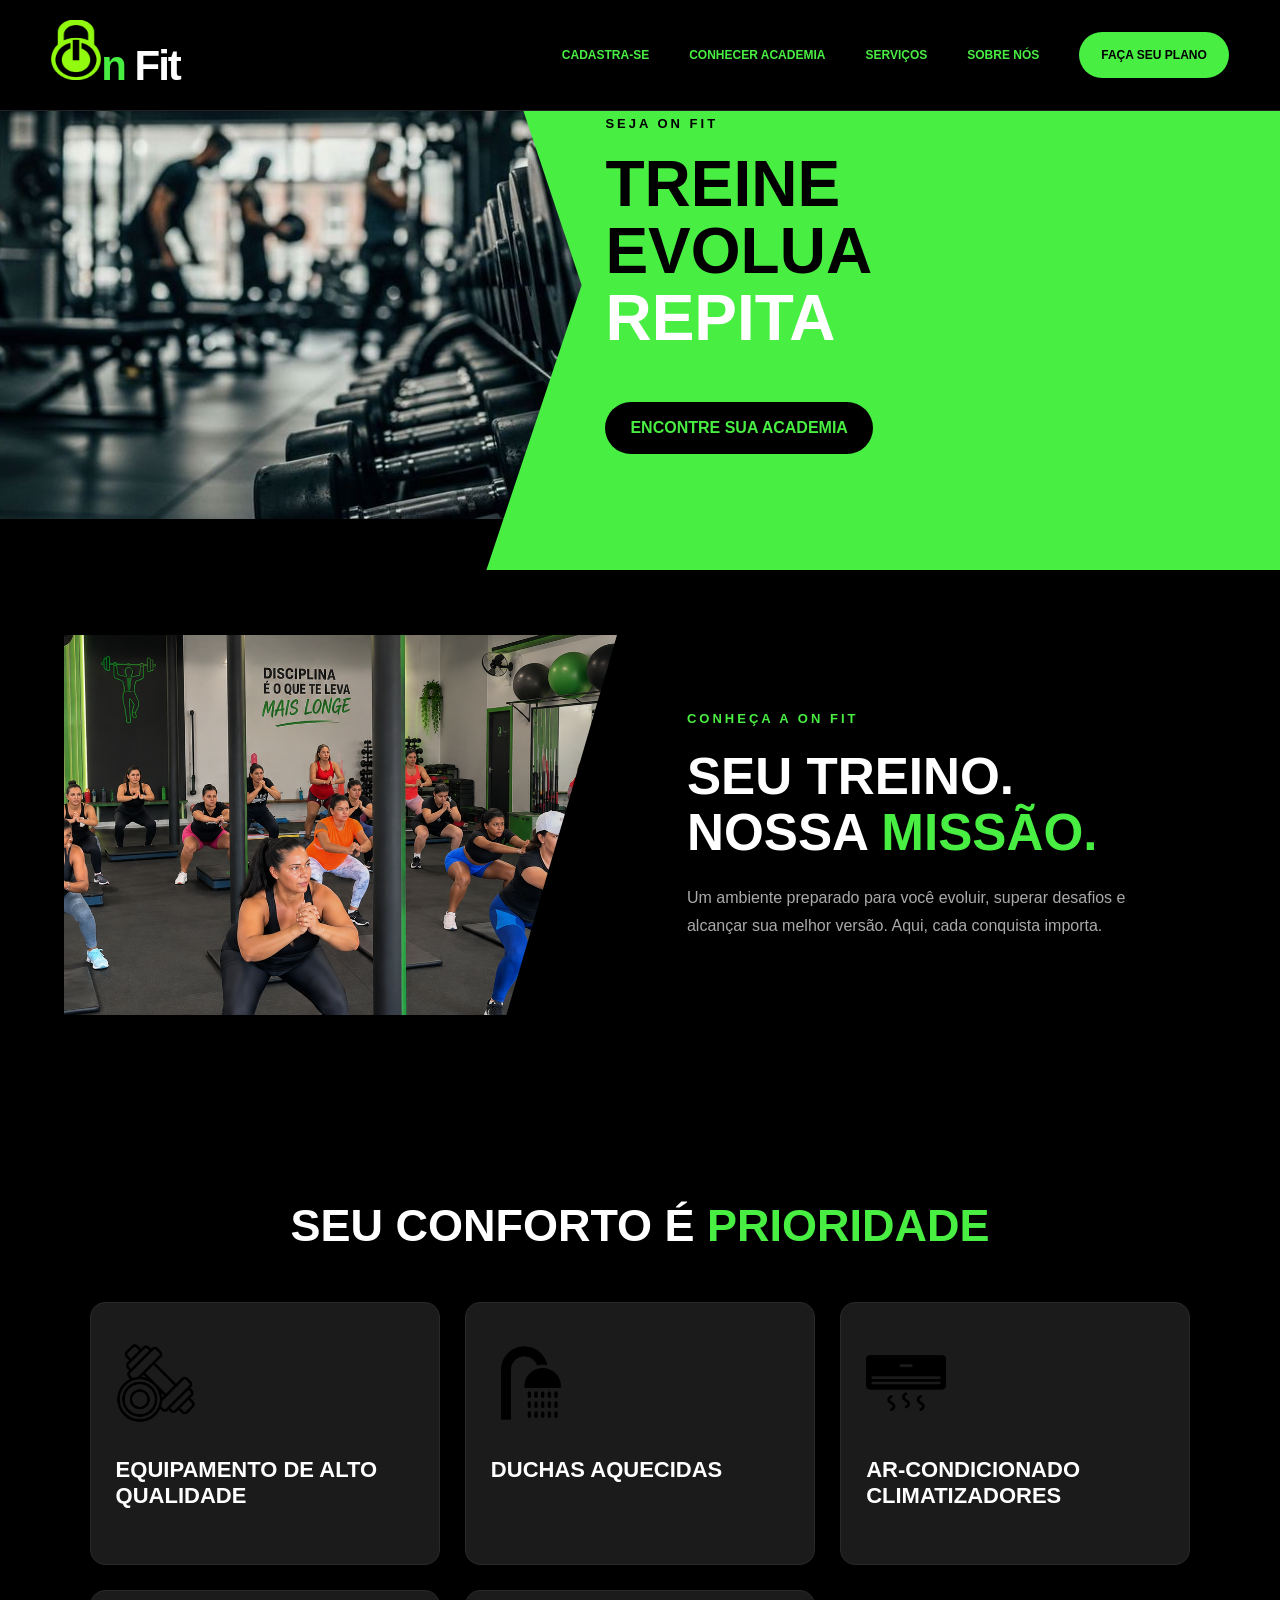
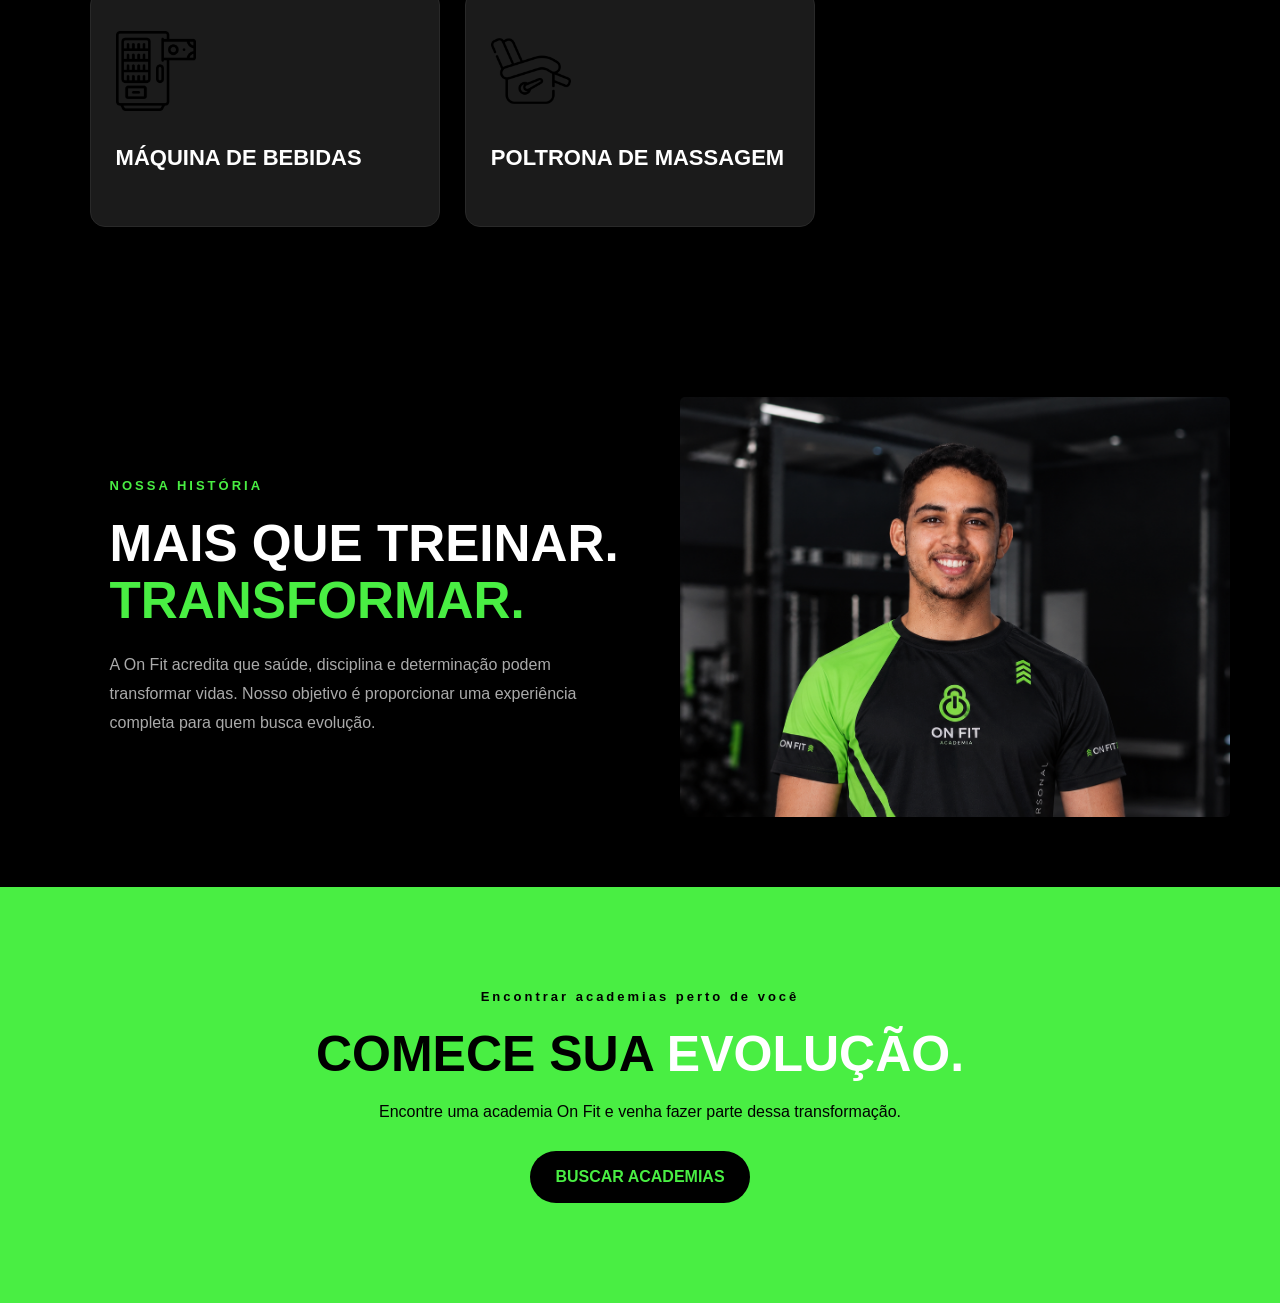
==== commit c562c259: "inerno" ====
--- a/index.html
+++ b/index.html
@@ -4,7 +4,7 @@
     <meta charset="UTF-8">
     <meta name="viewport" content="width=device-width, initial-scale=1.0">
     <title>On Fit | Sua melhor versão</title>
-    <link rel="stylesheet" href="style.css">
+    <link rel="stylesheet" href="./style.css">
 </head>
 <body>
 
@@ -13,7 +13,7 @@
         <a href="#inicio" class="logo"><img id="ON" src="imagens/file_00000000643c820e981d919842b5d2b9 (1).png" alt="">n <span>Fit</span></a>
 
         <nav class="menu" id="menu">
-            <a href="#cadastro">CADASTRE-SE</a>
+            <a href="./cadastrase.html"> CADASTRA-SE</a>
             <a href="#academia">CONHECER ACADEMIA</a>
             <a href="#servicos">SERVIÇOS</a>
             <a href="#sobre">SOBRE NÓS</a>
@@ -48,7 +48,7 @@
         </section>
 
         <!-- ACADEMIA -->
-        <section class="academia" id="academia">
+        <section class="academia">
             <div class="imagem-academia"></div>
 
             <div class="texto-academia">
@@ -117,31 +117,17 @@
         </section>
 
         <!-- ACADEMIAS -->
-        <section class="academias" id="academias">
+        <section class="academias" id="academia">
             <span>Encontrar academias perto de você</span>
             <h2>COMECE SUA <strong>EVOLUÇÃO.</strong></h2>
             <p>Encontre uma academia On Fit e venha fazer parte dessa transformação.</p>
-            <a href="https://www.google.com/maps" target="_blank" class="botao">
+            <a href="https://maps.app.goo.gl/GY3z9GZimbVzrKyc7" target="_blank" class="botao">
                 BUSCAR ACADEMIAS
             </a>
         </section>
 
     </main>
 
-    <footer class="rodape">
-        <section id="sobre-footer">
-            <h2>CONHEÇA A <span>ON FIT</span></h2>
-            <p>Mais do que uma academia, um espaço para transformar sua rotina, superar limites e conquistar seus objetivos.</p>
-        
-            <div class="contato-footer">
-                <p> Avenida Tibiri, número 124 C, São Raimundo, São Luís - MA</p>
-                <p> (98) 98513-3179</p>
-                <p> @onfit_academia1</p>
-                <p> Segunda a sábado</p>
-            </div>
-        
-    </footer>
-    
     <script src="script.js"></script>
 </body>
 </html>
--- a/style.css
+++ b/style.css
@@ -35,7 +35,9 @@
     background: #000;
     border-bottom: 1px solid #222;
     position: relative;
-    z-index: 100;
+    z-index: 1000;
+    position: fixed;
+    
 }
 
 .logo {
@@ -358,6 +360,16 @@
     color: #777;
     font-size: 13px;
 }
+
+.marca {bottom: -95px;
+left: 10px;
+
+font-size: 230px;
+font-weight: bold;
+color: #49ee43;
+margin: 0;
+z-index: 1;
+;}
 
 /* ANIMAÇÕES */
 .reveal {
@@ -469,91 +481,4 @@
         ;
     }
 
-    #sobre {
-        background: #13242e;
-    }
-    
-    #sobre p {
-        color: #ddd;
-        margin: 20px 0;
-    }
-    
-    .contato {
-        margin: 30px 0;
-    }
-    
-    footer {
-        text-align: center;
-        padding: 35px;
-        background: #050c12;
-        border-top: 1px solid #63ef3760;
-    }
-    
-    footer h2 {
-        color: var(--verde);
-    }
-    
-    footer p {
-        color: #aaa;
-        margin-top: 10px;
-    }
-    section {
-        padding: 55px 6%;
-    }
-
-    .rodape{
-        display: flex;
-        width: 100%;
-        display: flex;
-        justify-content: center;
-    }
-    .contato-footer {
-        margin: 30px 0;
-        
-    }
-
-    #sobre-footer{
-
-    text-align: center;
-    }
-    
-    #sobre-footer p {
-        color: #ddd;
-        margin: 20px 0;
-    }
-
-    @media (max-width: 768px) {
-
-        #menuBtn {
-            display: block;
-        }
-    
-        nav {
-            display: none;
-            position: absolute;
-            top: 75px;
-            left: 0;
-            width: 100%;
-            background: #08141d;
-            flex-direction: column;
-            padding: 25px;
-        }
-    
-        nav.ativo {
-            display: flex;
-        }
-    
-        .banner h2 {
-            font-size: 40px;
-        }
-    
-        .container {
-            grid-template-columns: 1fr;
-        }
-    
-        section {
-            padding: 55px 6%;
-        }
-    }
-    
-
+
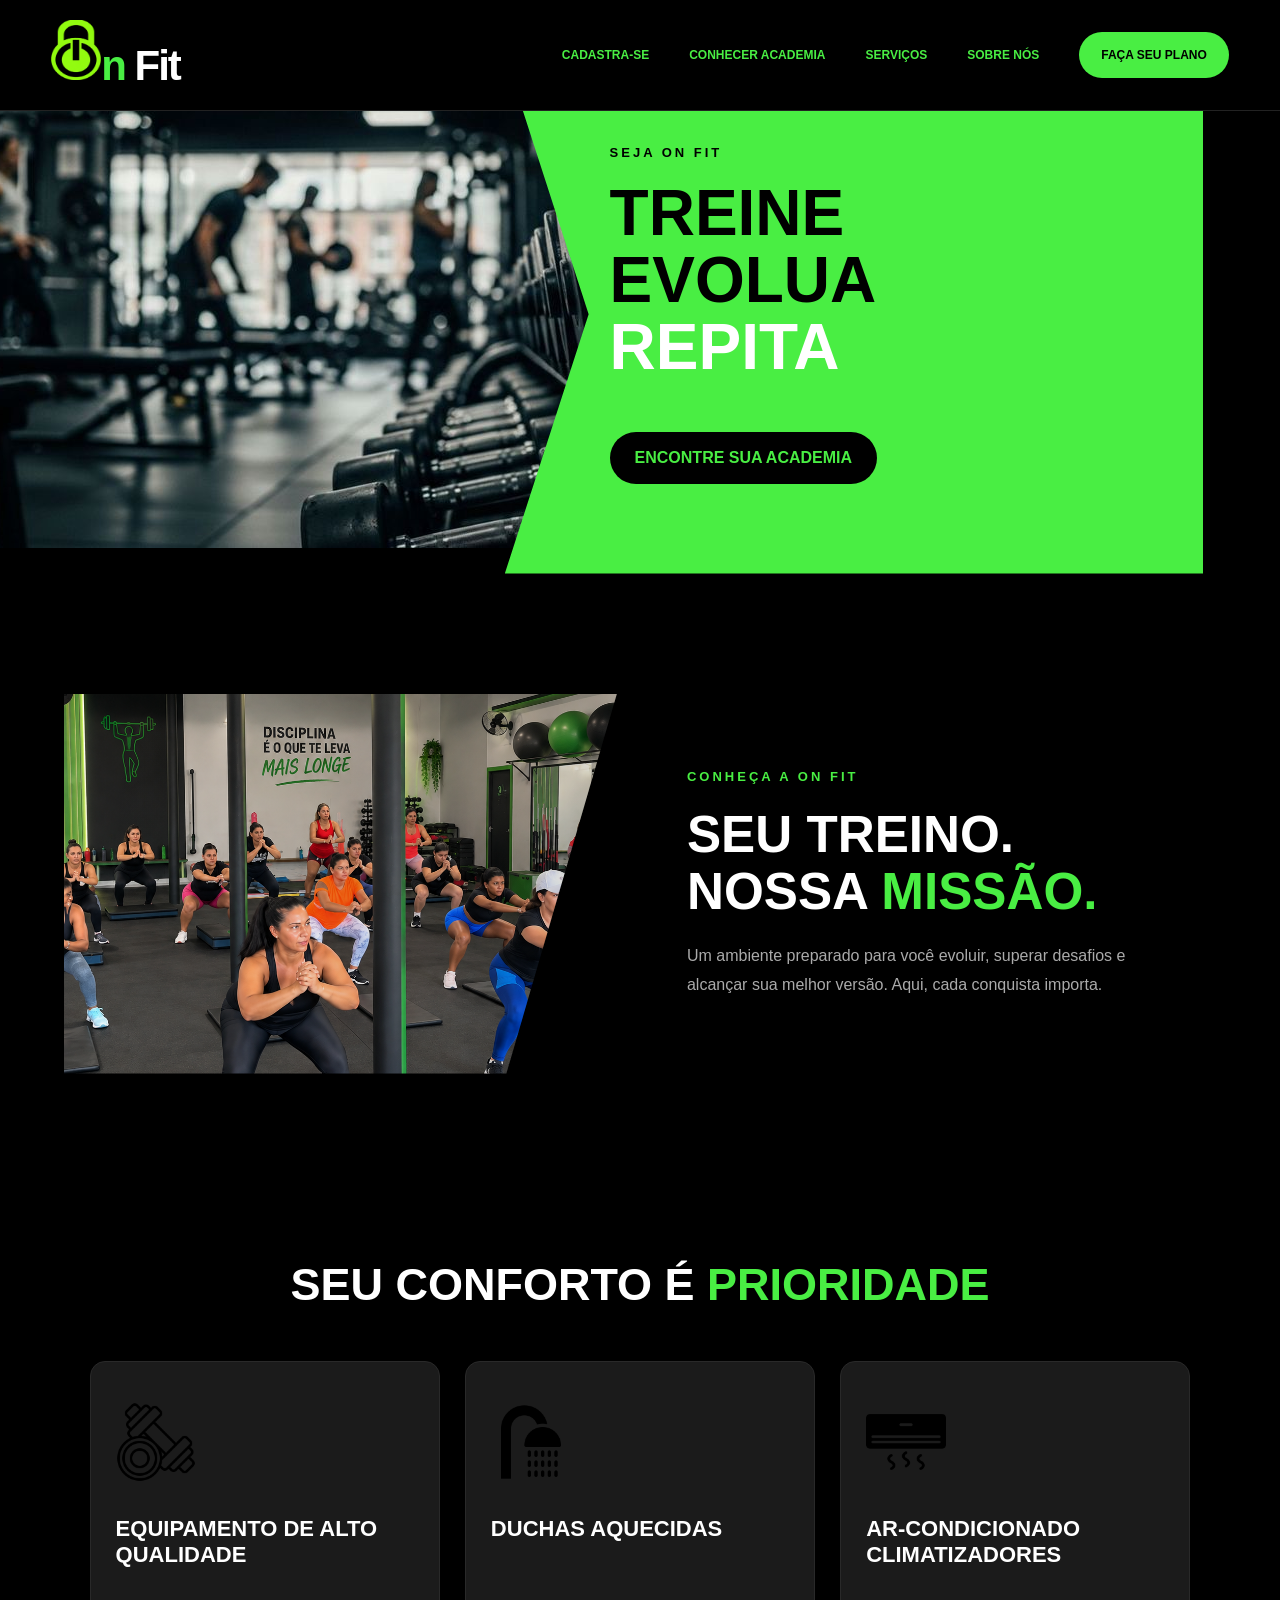
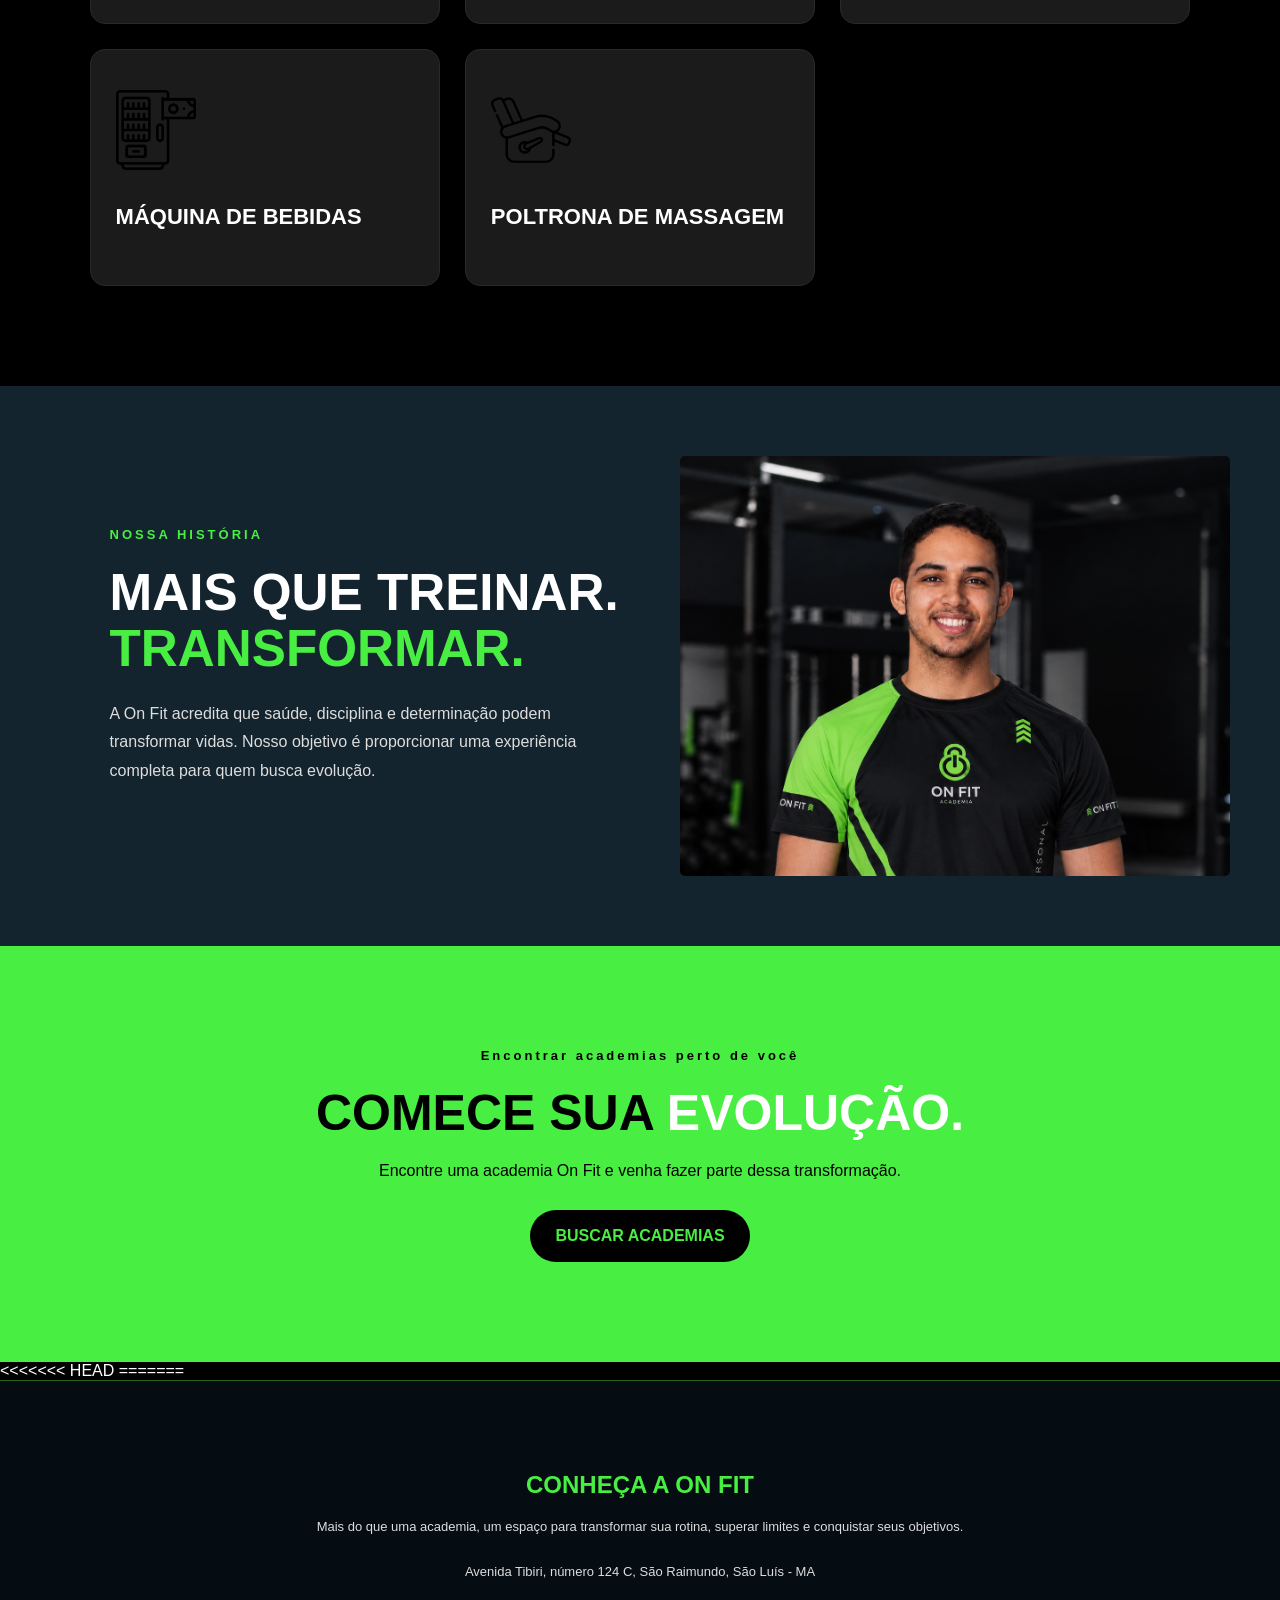
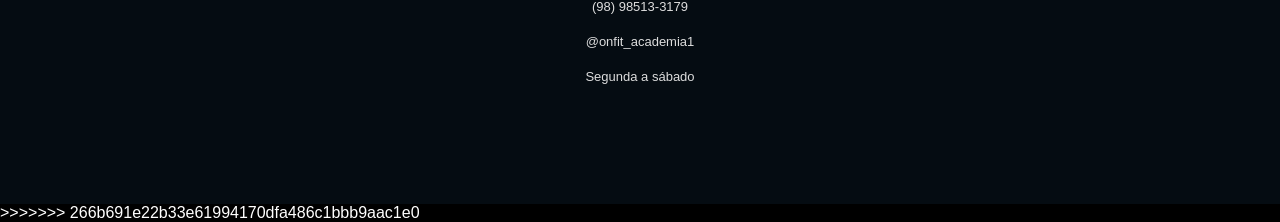
==== commit 77885ebe: "inerno" ====
--- a/index.html
+++ b/index.html
@@ -128,6 +128,23 @@
 
     </main>
 
+<<<<<<< HEAD
+=======
+    <footer class="rodape">
+        <section id="sobre-footer">
+            <h2>CONHEÇA A <span>ON FIT</span></h2>
+            <p>Mais do que uma academia, um espaço para transformar sua rotina, superar limites e conquistar seus objetivos.</p>
+        
+            <div class="contato-footer">
+                <p> Avenida Tibiri, número 124 C, São Raimundo, São Luís - MA</p>
+                <p> (98) 98513-3179</p>
+                <p> @onfit_academia1</p>
+                <p> Segunda a sábado</p>
+            </div>
+        
+    </footer>
+    
+>>>>>>> 266b691e22b33e61994170dfa486c1bbb9aac1e0
     <script src="script.js"></script>
 </body>
 </html>
--- a/style.css
+++ b/style.css
@@ -481,4 +481,91 @@
         ;
     }
 
-
+    #sobre {
+        background: #13242e;
+    }
+    
+    #sobre p {
+        color: #ddd;
+        margin: 20px 0;
+    }
+    
+    .contato {
+        margin: 30px 0;
+    }
+    
+    footer {
+        text-align: center;
+        padding: 35px;
+        background: #050c12;
+        border-top: 1px solid #63ef3760;
+    }
+    
+    footer h2 {
+        color: var(--verde);
+    }
+    
+    footer p {
+        color: #aaa;
+        margin-top: 10px;
+    }
+    section {
+        padding: 55px 6%;
+    }
+
+    .rodape{
+        display: flex;
+        width: 100%;
+        display: flex;
+        justify-content: center;
+    }
+    .contato-footer {
+        margin: 30px 0;
+        
+    }
+
+    #sobre-footer{
+
+    text-align: center;
+    }
+    
+    #sobre-footer p {
+        color: #ddd;
+        margin: 20px 0;
+    }
+
+    @media (max-width: 768px) {
+
+        #menuBtn {
+            display: block;
+        }
+    
+        nav {
+            display: none;
+            position: absolute;
+            top: 75px;
+            left: 0;
+            width: 100%;
+            background: #08141d;
+            flex-direction: column;
+            padding: 25px;
+        }
+    
+        nav.ativo {
+            display: flex;
+        }
+    
+        .banner h2 {
+            font-size: 40px;
+        }
+    
+        .container {
+            grid-template-columns: 1fr;
+        }
+    
+        section {
+            padding: 55px 6%;
+        }
+    }
+    
+
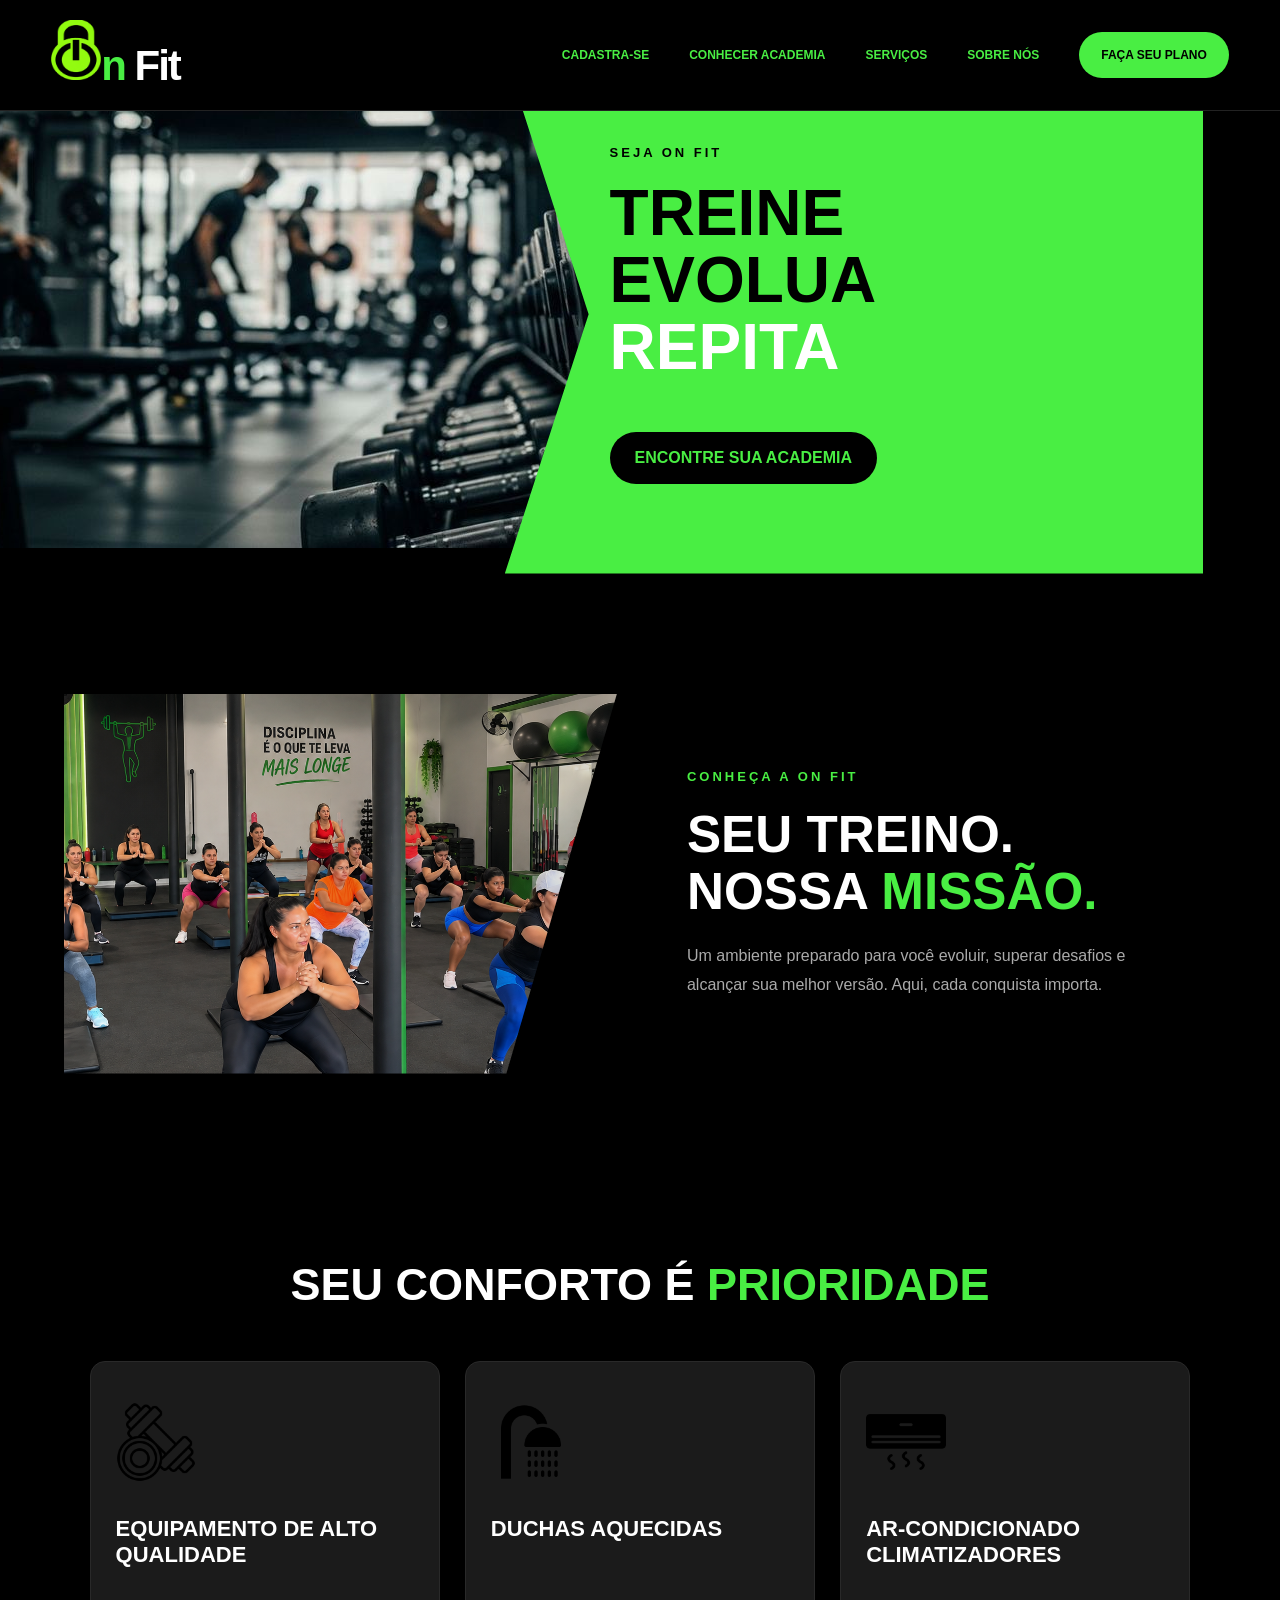
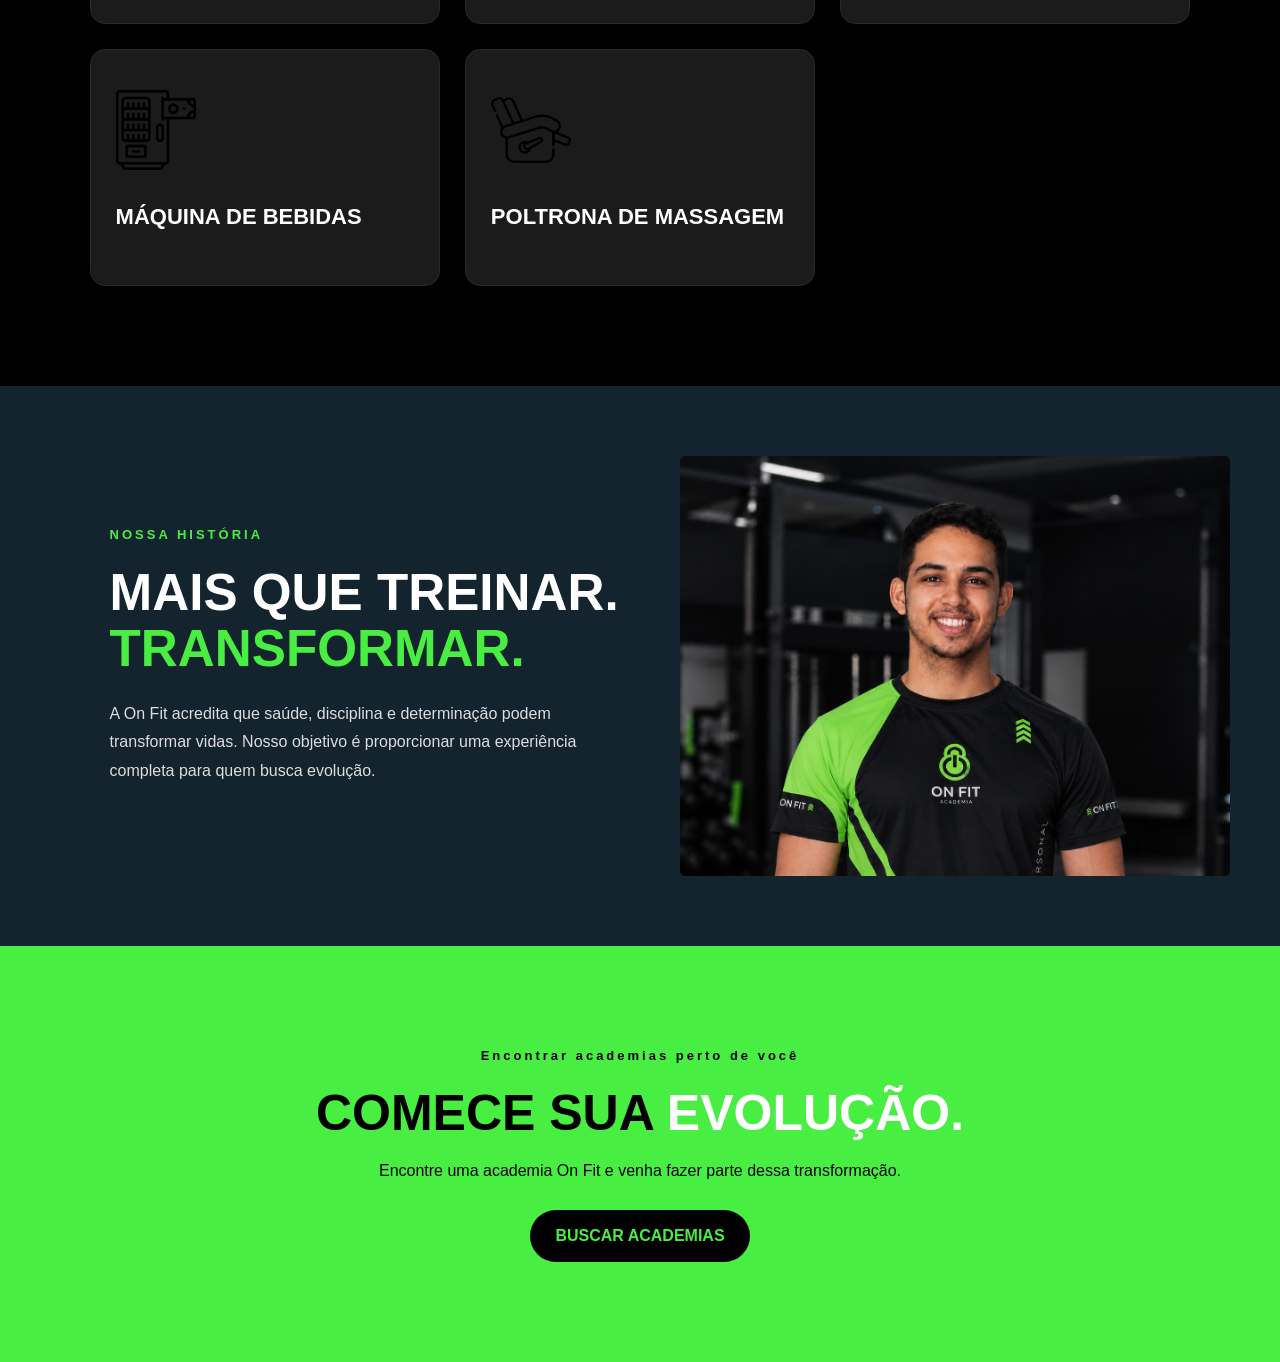
==== commit a8f834e7: "aaaaaa" ====
--- a/index.html
+++ b/index.html
@@ -128,23 +128,6 @@
 
     </main>
 
-<<<<<<< HEAD
-=======
-    <footer class="rodape">
-        <section id="sobre-footer">
-            <h2>CONHEÇA A <span>ON FIT</span></h2>
-            <p>Mais do que uma academia, um espaço para transformar sua rotina, superar limites e conquistar seus objetivos.</p>
-        
-            <div class="contato-footer">
-                <p> Avenida Tibiri, número 124 C, São Raimundo, São Luís - MA</p>
-                <p> (98) 98513-3179</p>
-                <p> @onfit_academia1</p>
-                <p> Segunda a sábado</p>
-            </div>
-        
-    </footer>
-    
->>>>>>> 266b691e22b33e61994170dfa486c1bbb9aac1e0
     <script src="script.js"></script>
 </body>
 </html>
